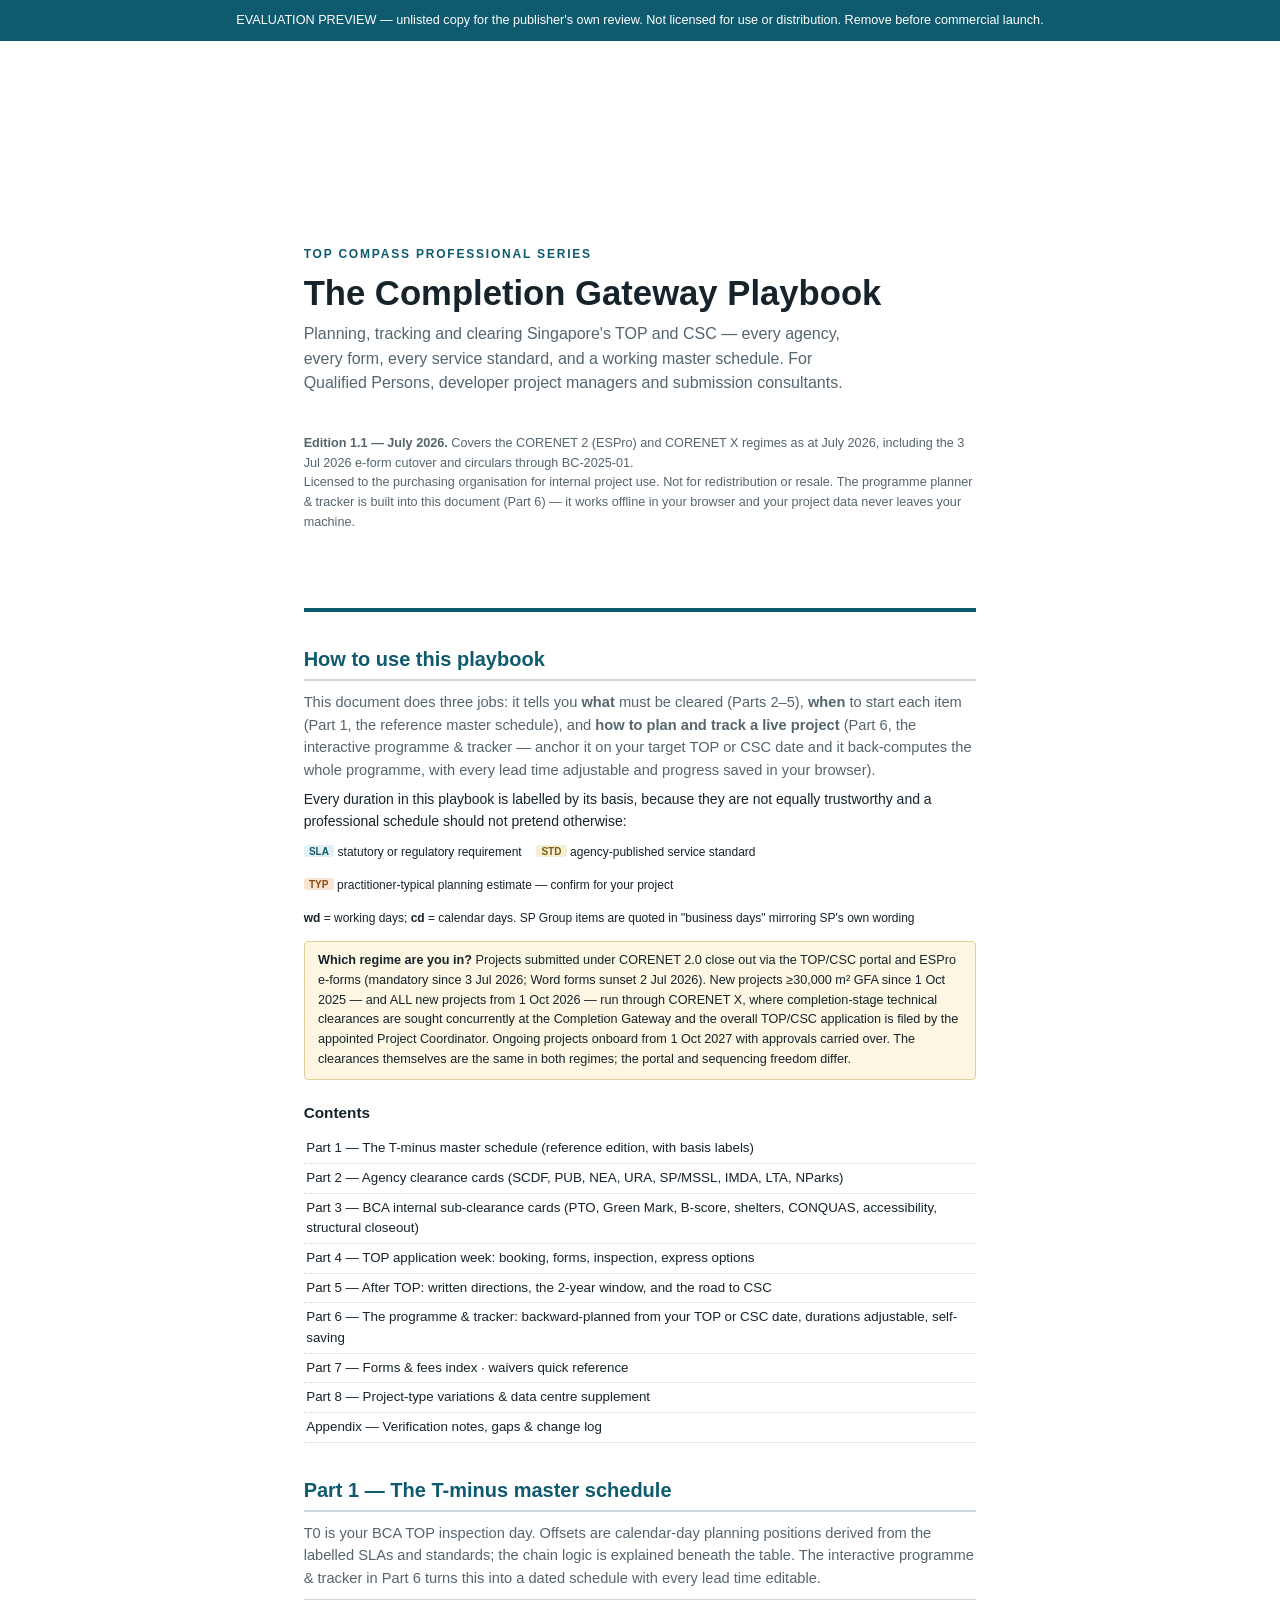
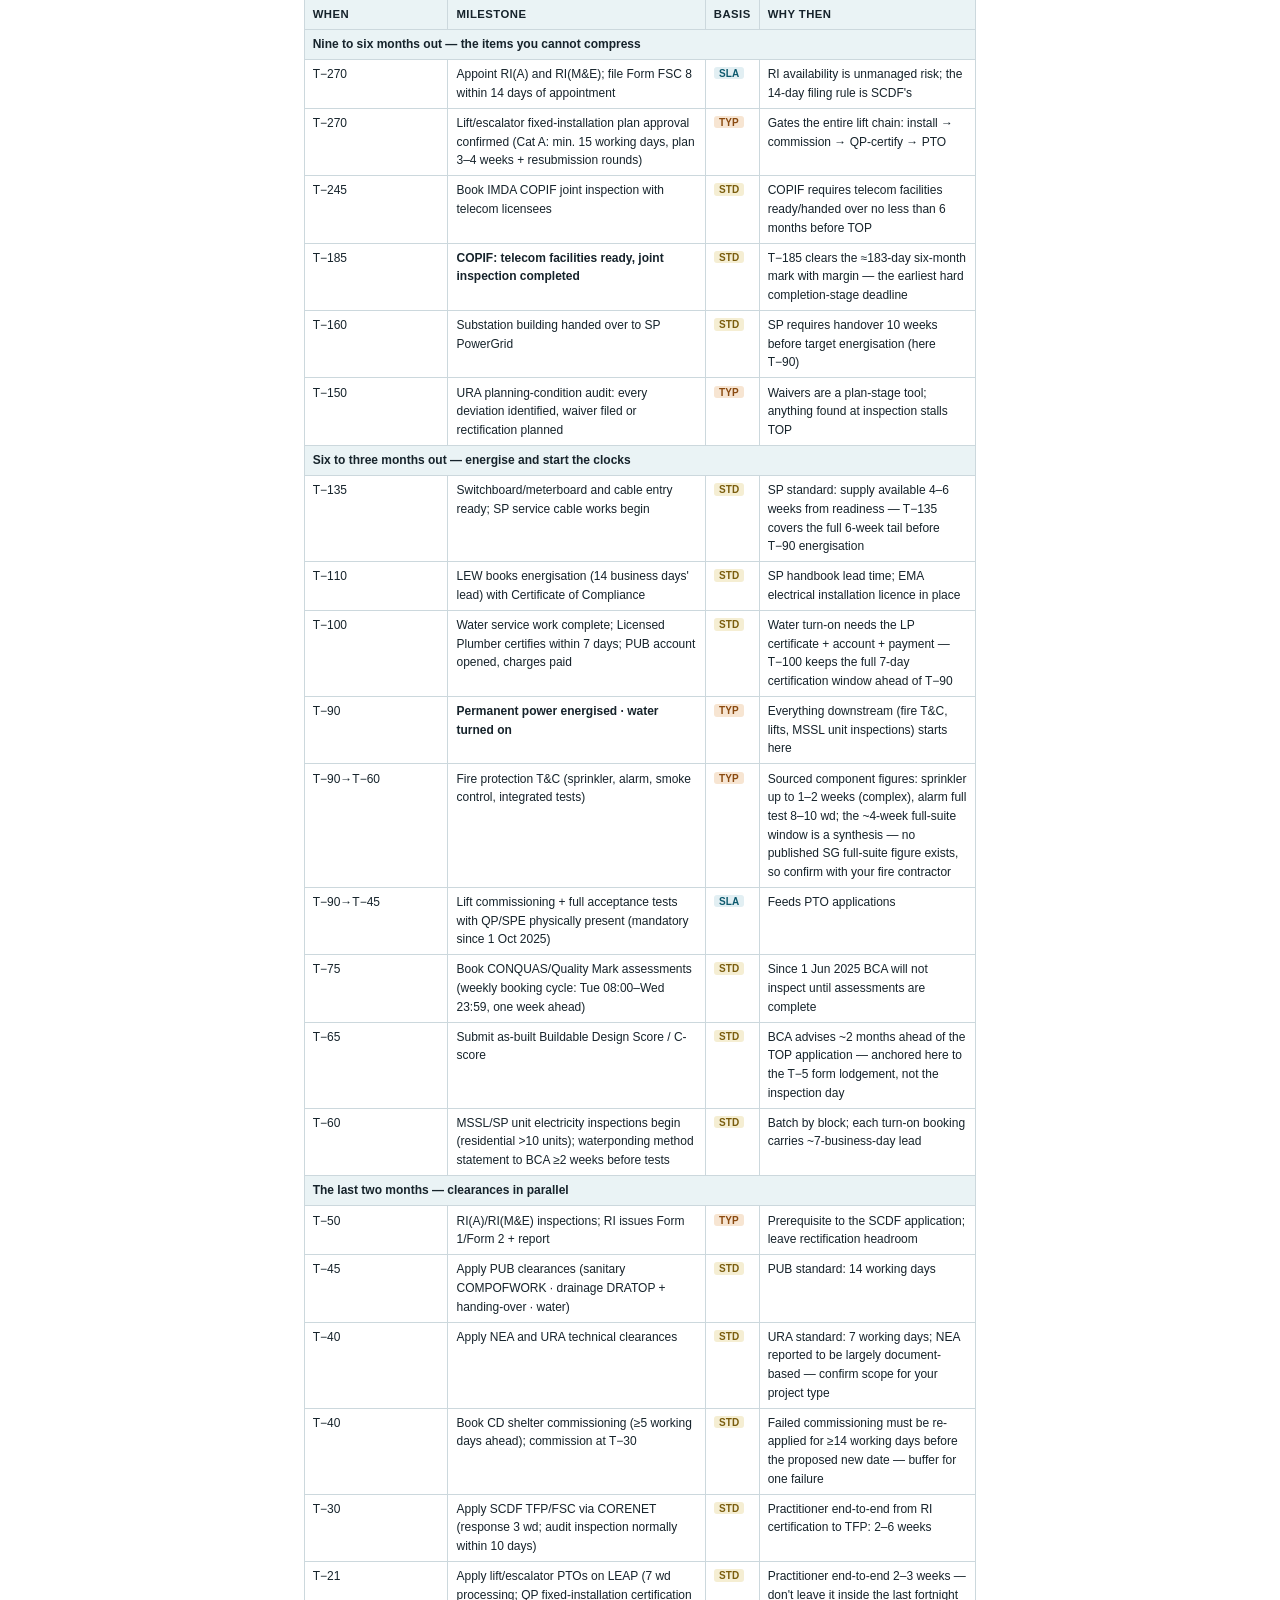
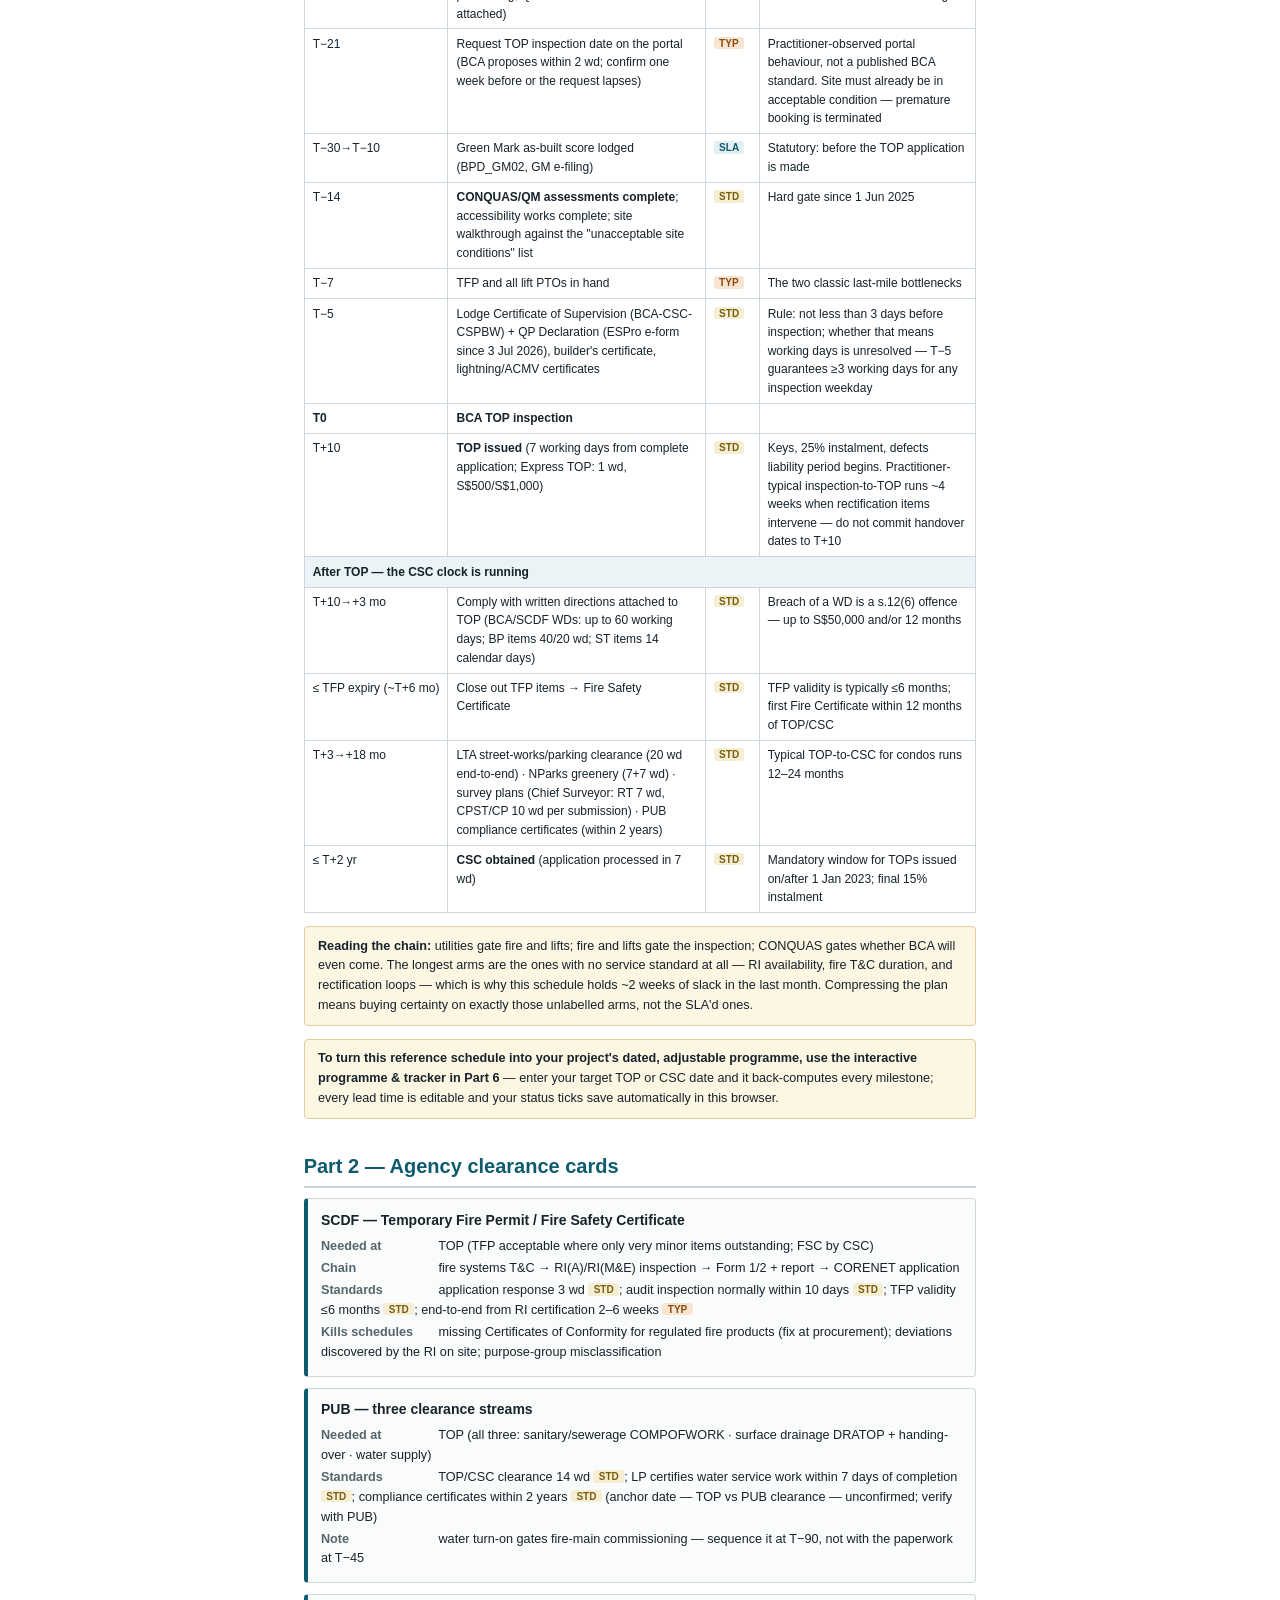
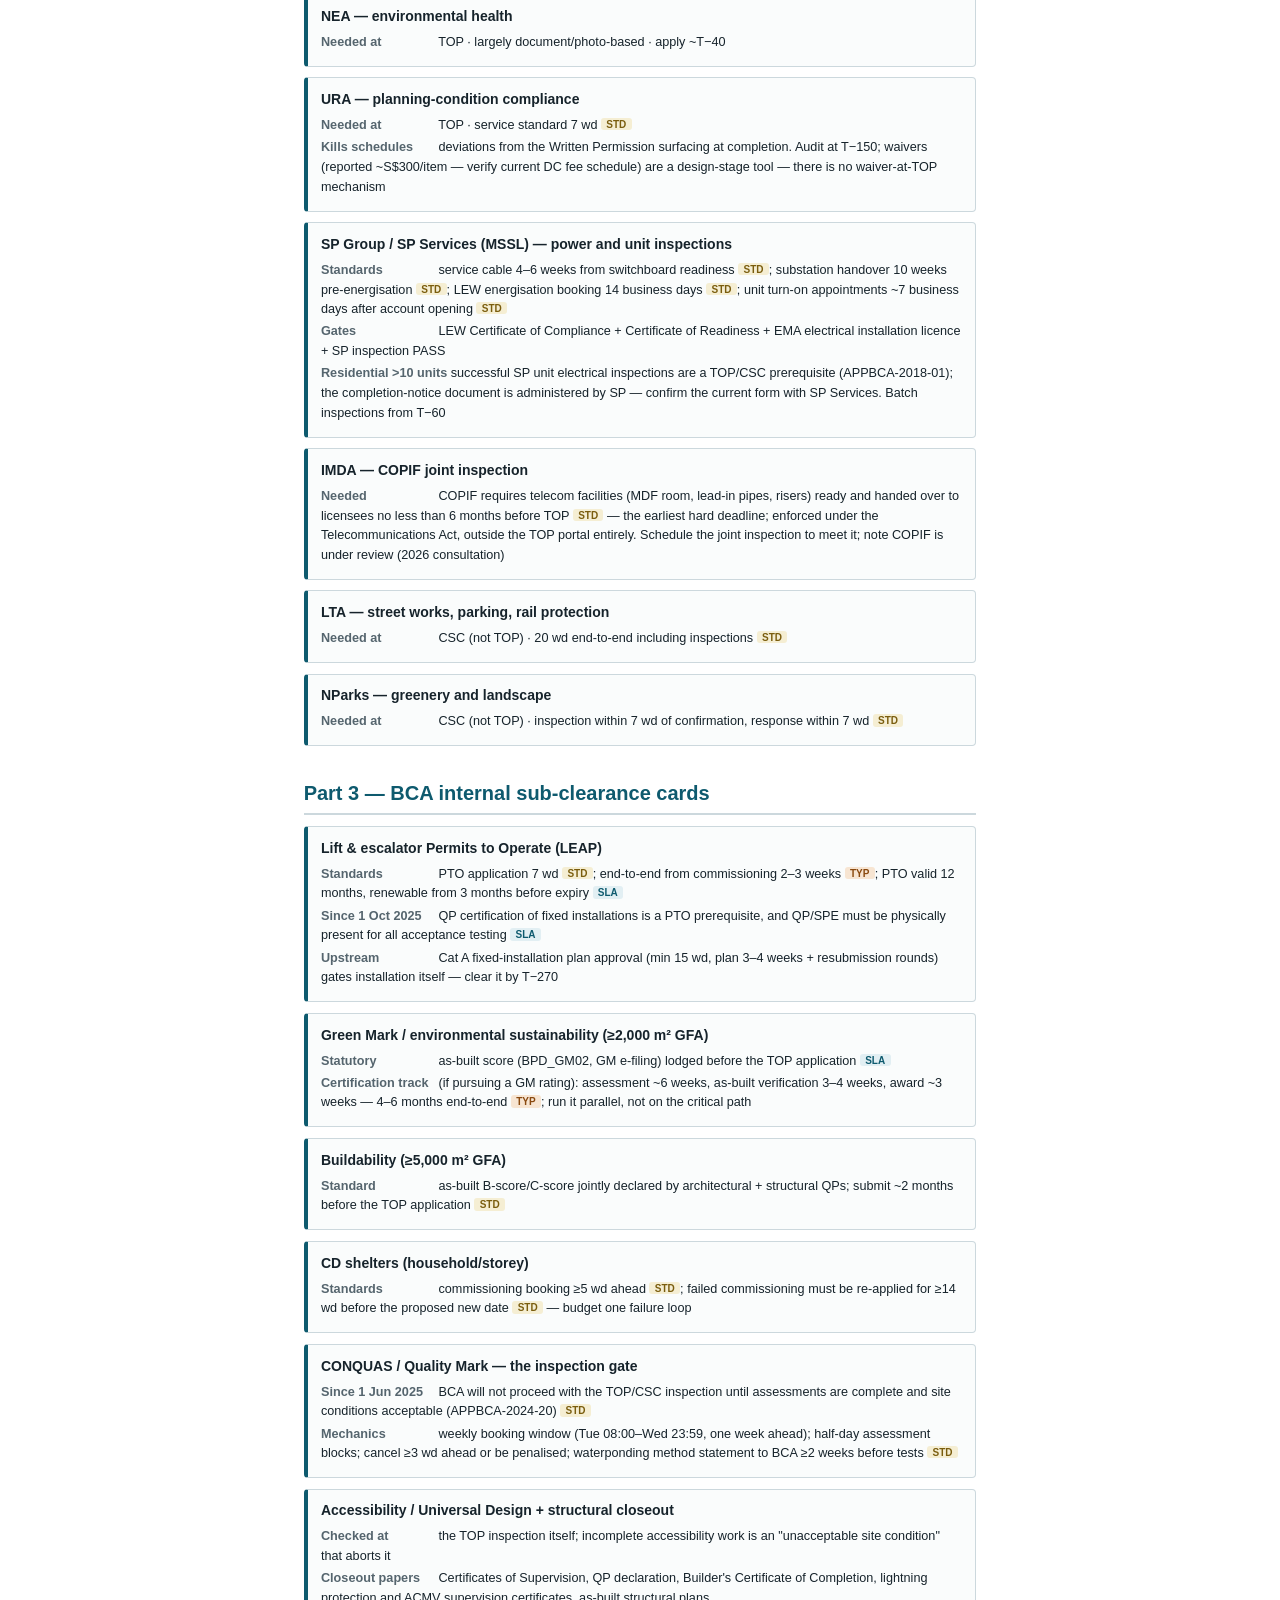
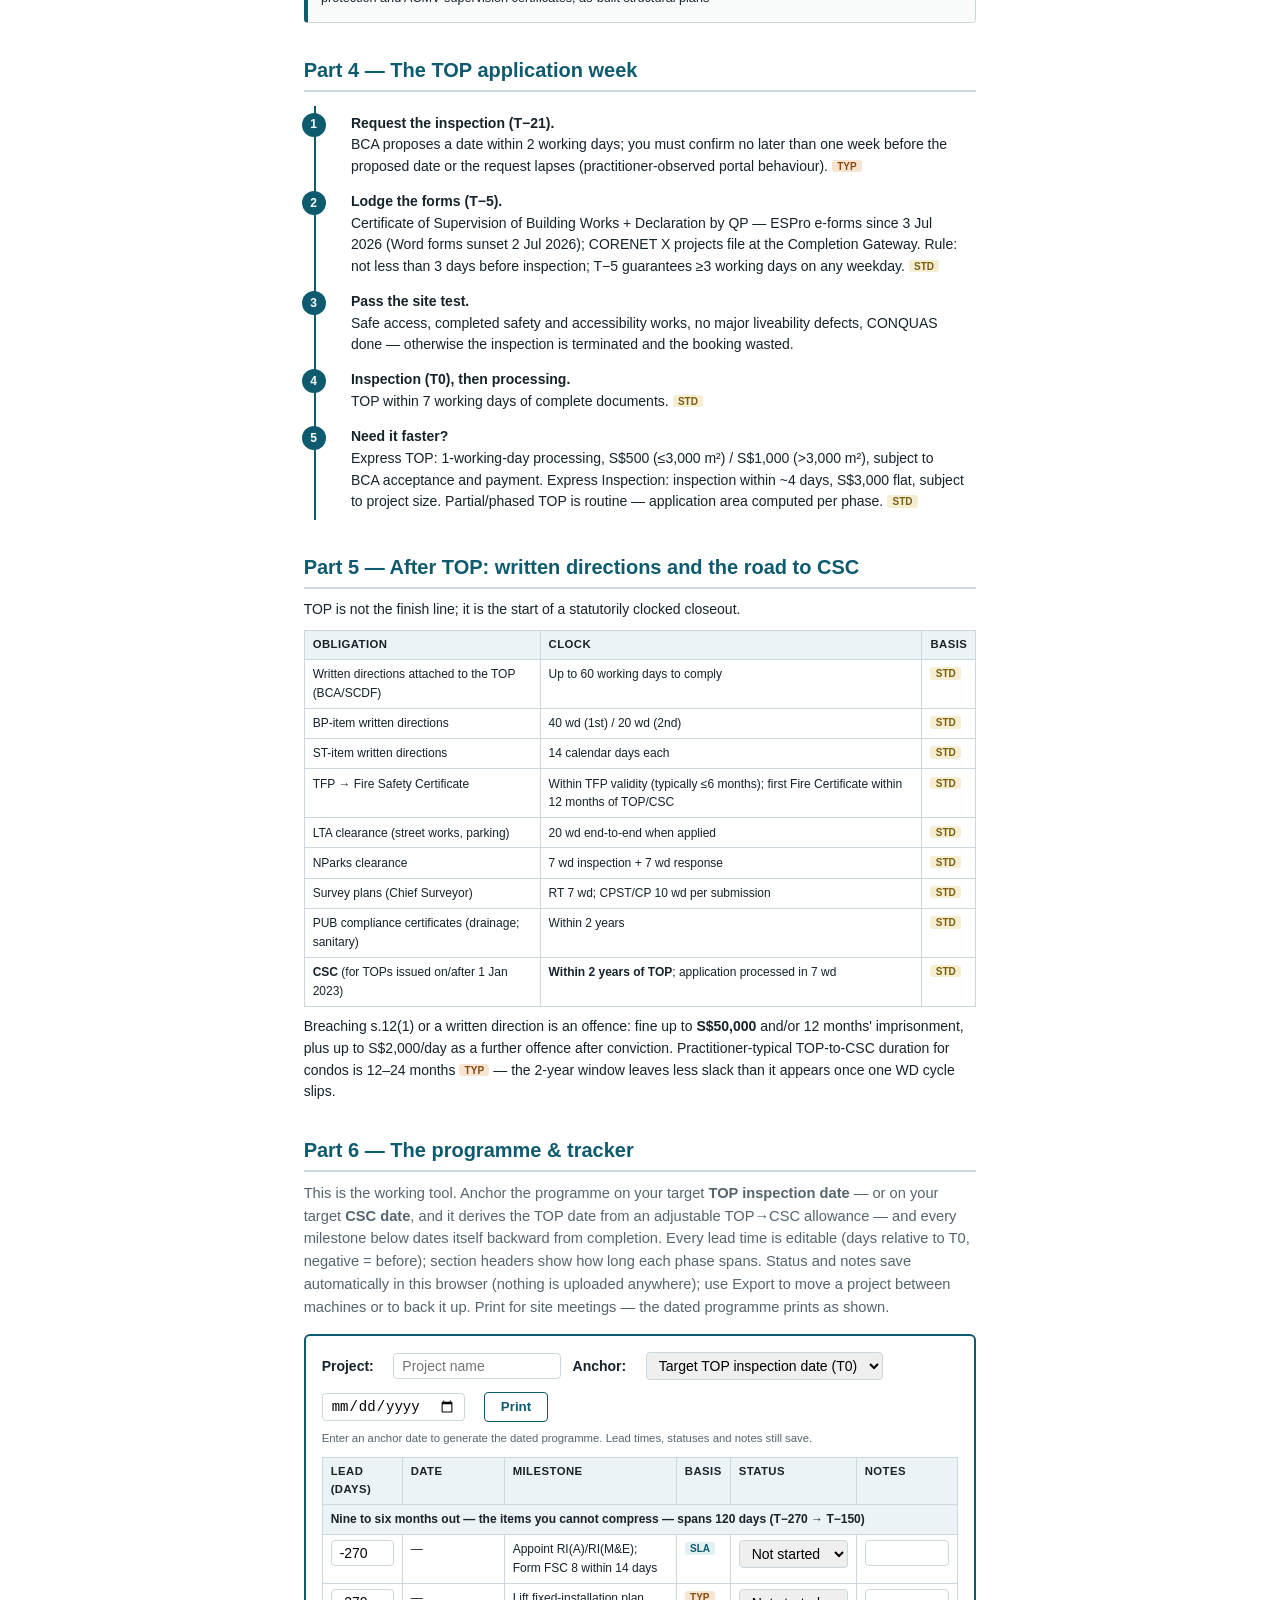
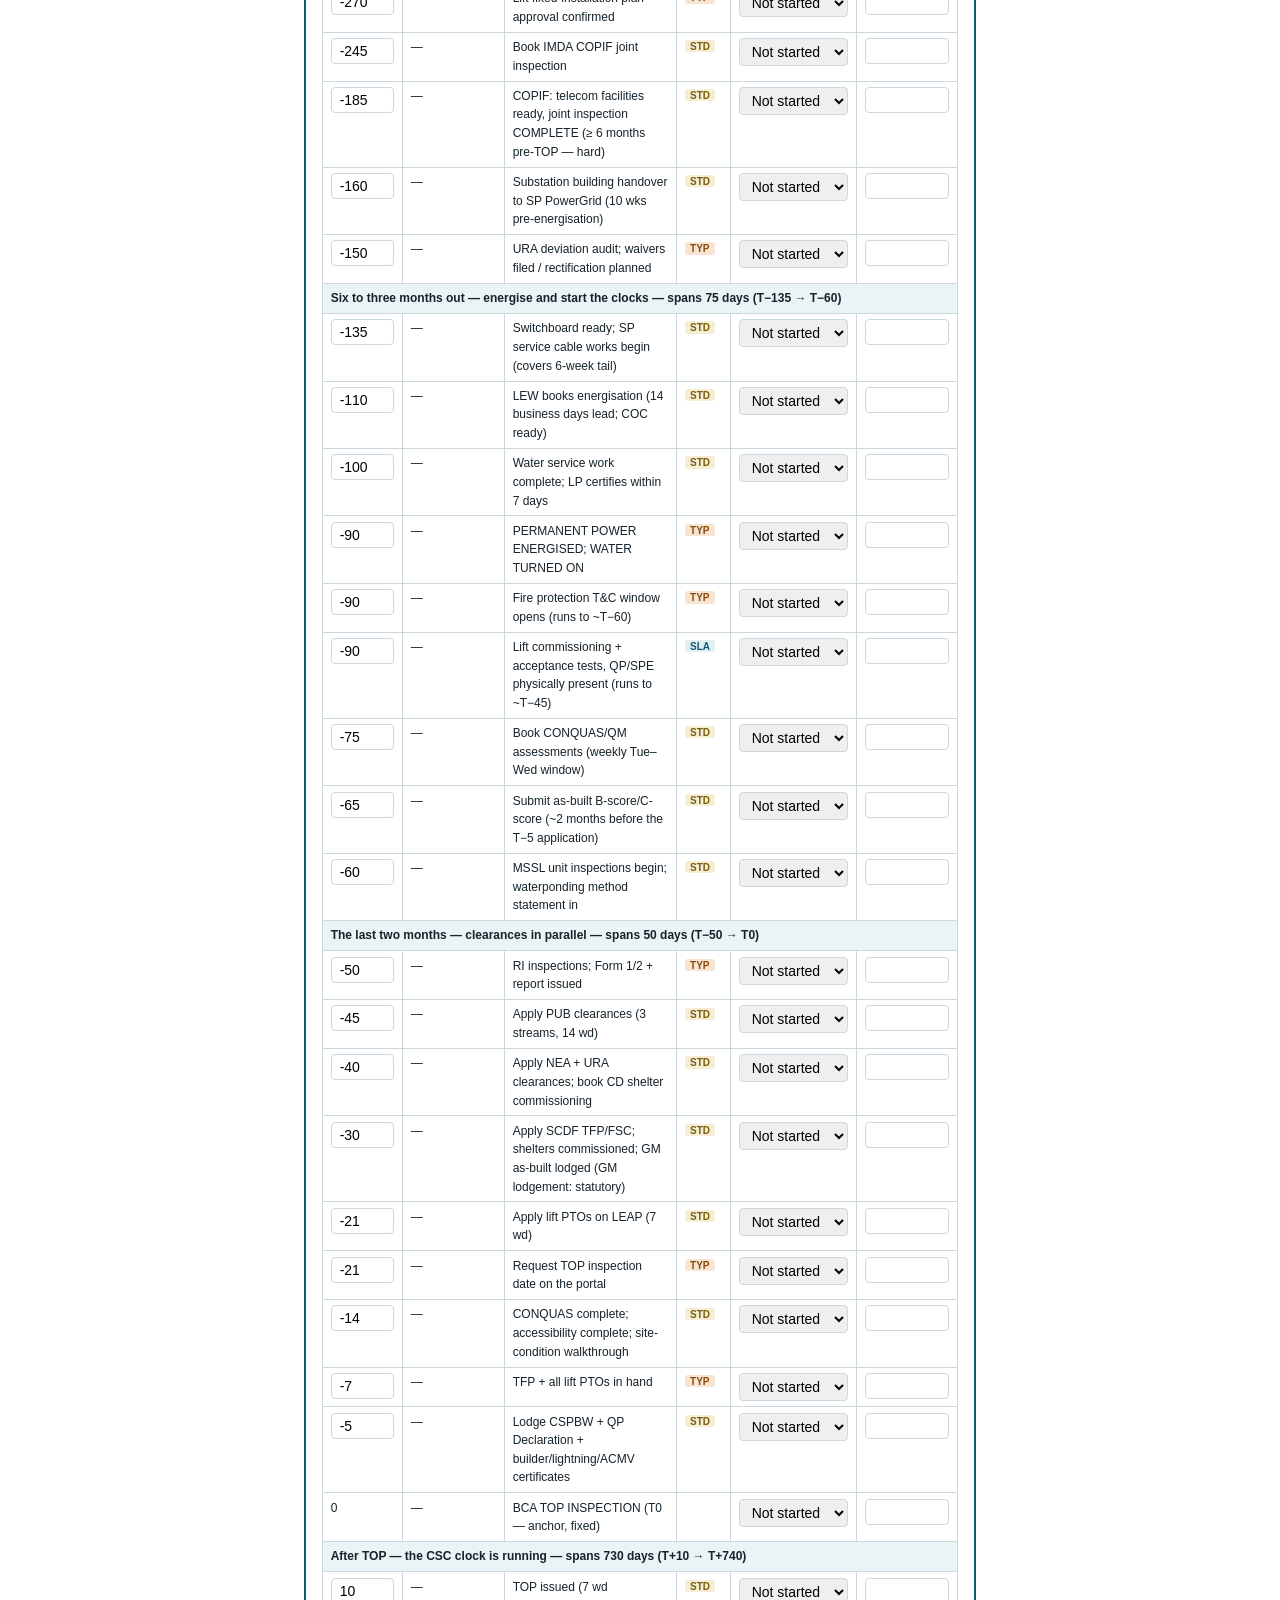
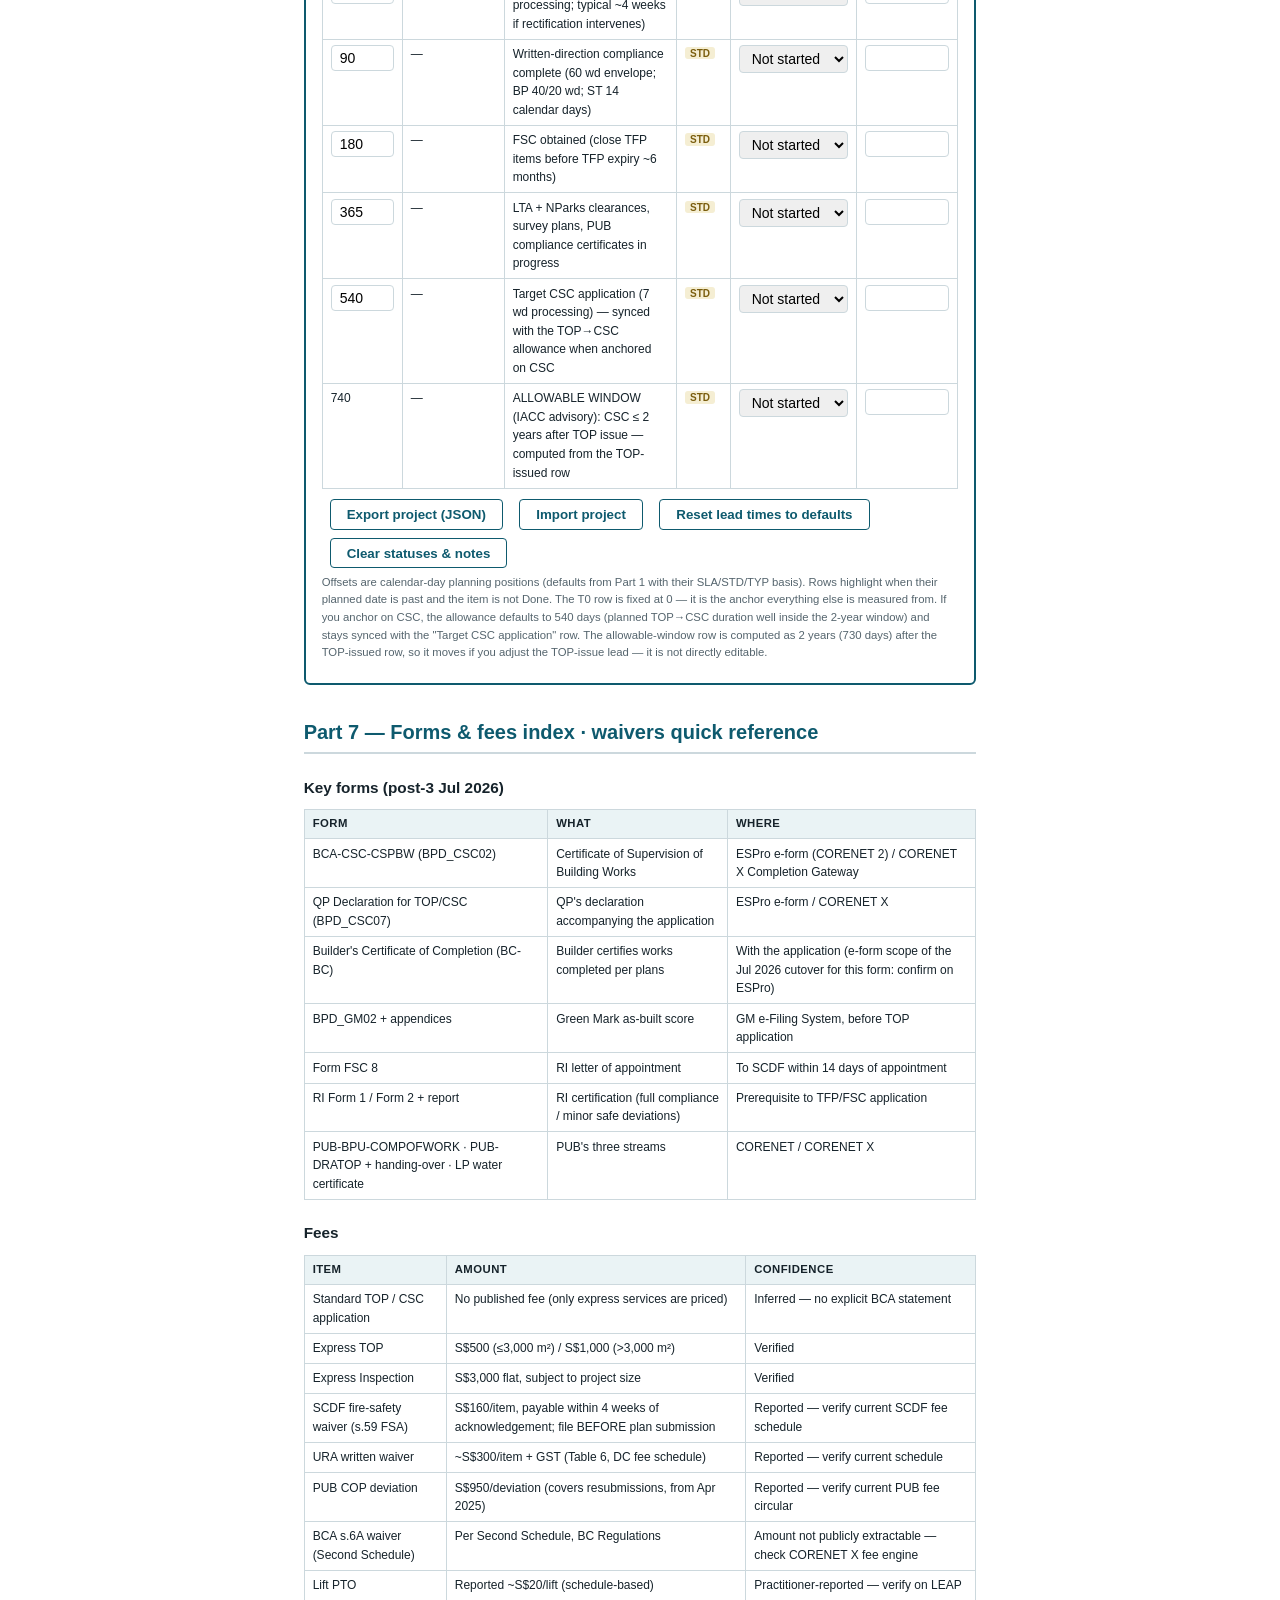
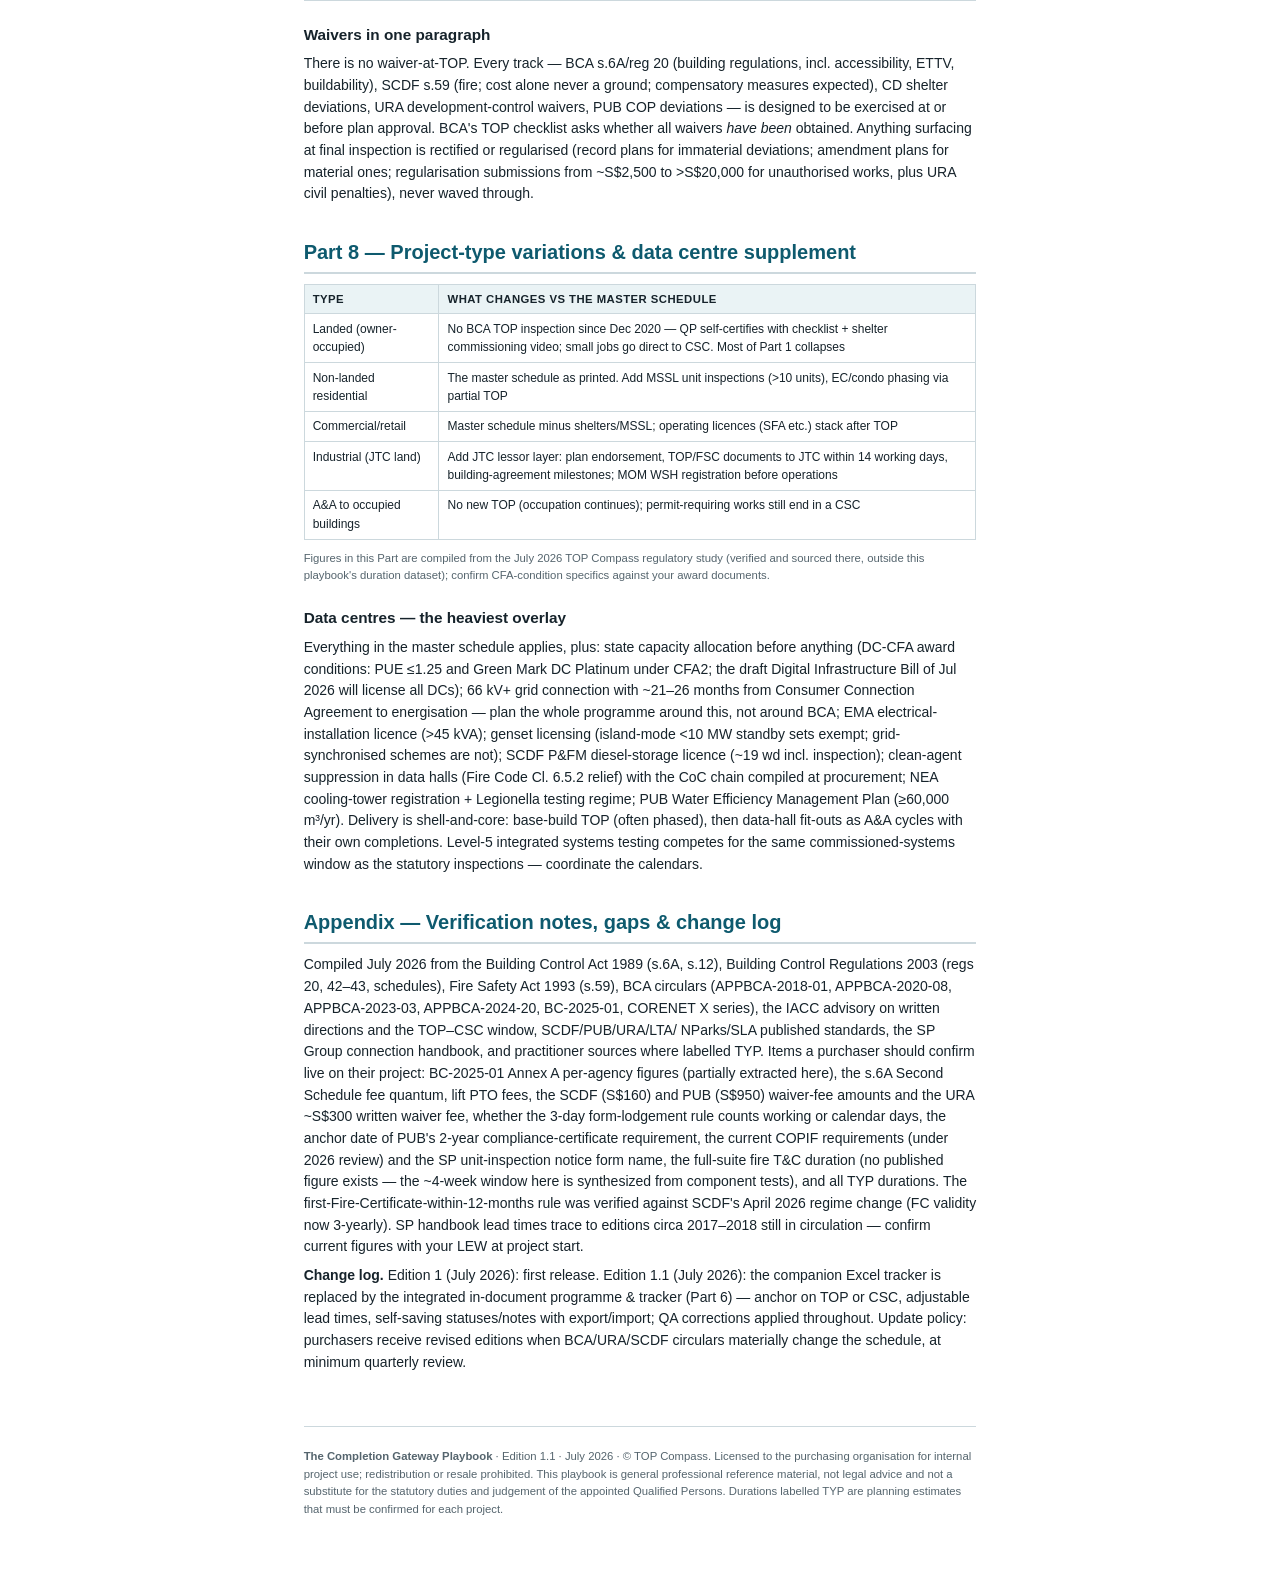
==== site/preview/playbook/index.html @ 4a5a4a31 "Add unlisted playbook evaluation preview under /preview (noindex, banner) Publisher-requested browse" ====
<!DOCTYPE html>
<html lang="en">
<head>
<meta charset="utf-8">
<meta name="robots" content="noindex, nofollow">
<meta name="viewport" content="width=device-width, initial-scale=1">
<title>The Completion Gateway Playbook — Singapore TOP/CSC, Edition 1.1 (July 2026)</title>
<style>
:root {
  --ink: #16232b; --soft: #55656e; --accent: #0e5a6e; --accent-bg: #eaf3f5;
  --line: #ccd8dd; --warn-bg: #fdf6e3; --warn-line: #e0d09a;
  --sla: #0e5a6e; --std: #7a5d0e; --typ: #8a4a10;
}
* { box-sizing: border-box; }
body {
  margin: 0; font-family: "Segoe UI", -apple-system, Roboto, Helvetica, Arial, sans-serif;
  color: var(--ink); line-height: 1.55; font-size: 10.5pt; background: #fff;
}
.page { max-width: 210mm; margin: 0 auto; padding: 14mm 16mm; }
@media print {
  @page { size: A4; margin: 14mm 13mm 16mm; }
  .page { max-width: none; padding: 0; }
  .no-print { display: none !important; }
  section { page-break-before: always; }
  section.flow-follow { page-break-before: auto; }
  h2, h3 { page-break-after: avoid; }
  table, .card { page-break-inside: avoid; }
  table.long { page-break-inside: auto; }
  table.long tr { page-break-inside: avoid; }
  table.long thead { display: table-header-group; }
  th, tr.hdr td, tr.overdue-risk td, .b { -webkit-print-color-adjust: exact; print-color-adjust: exact; }
  .planner { border: 0; border-radius: 0; padding: 0; }
  .note-edit { display: none; }
  .note-print { display: inline; }
}
.note-print { display: none; font-size: 8.5pt; }
.meta { font-size: 8.5pt; color: var(--soft); }
.planner button.secondary, button.secondary {
  background: #fff; color: var(--accent); border: 1px solid var(--accent);
  border-radius: 4px; padding: 5pt 12pt; font-size: 10pt; font-weight: 600; cursor: pointer;
}
header.cover { padding: 40mm 0 20mm; border-bottom: 4px solid var(--accent); margin-bottom: 8mm; }
header.cover .kicker { color: var(--accent); font-weight: 700; letter-spacing: 0.15em; text-transform: uppercase; font-size: 9pt; }
header.cover h1 { font-size: 26pt; line-height: 1.15; margin: 0.3em 0 0.2em; }
header.cover .sub { font-size: 12pt; color: var(--soft); max-width: 34em; }
header.cover .edition { margin-top: 10mm; font-size: 9.5pt; color: var(--soft); }
h2 { font-size: 15pt; color: var(--accent); margin: 1.6em 0 0.5em; border-bottom: 2px solid var(--line); padding-bottom: 0.2em; }
h3 { font-size: 11.5pt; margin: 1.4em 0 0.4em; }
p { margin: 0.5em 0; }
.lead { font-size: 11pt; color: var(--soft); }
table { border-collapse: collapse; width: 100%; margin: 0.8em 0; font-size: 9pt; }
th, td { border: 1px solid var(--line); padding: 4pt 6pt; text-align: left; vertical-align: top; }
th { background: var(--accent-bg); font-size: 8.5pt; text-transform: uppercase; letter-spacing: 0.04em; }
.card {
  border: 1px solid var(--line); border-left: 4px solid var(--accent); border-radius: 4px;
  padding: 8pt 10pt; margin: 8pt 0; background: #fafcfc;
}
.card h4 { margin: 0 0 4pt; font-size: 10.5pt; }
.card .row { font-size: 9.5pt; margin: 2pt 0; }
.card .row b { display: inline-block; min-width: 9em; color: var(--soft); font-weight: 600; }
.b { font-size: 7.5pt; font-weight: 700; border-radius: 3px; padding: 0.5pt 4pt; vertical-align: 1pt; white-space: nowrap; }
.b.sla { background: #e2eff3; color: var(--sla); }
.b.std { background: #f5eed3; color: var(--std); }
.b.typ { background: #f7e5d2; color: var(--typ); }
.notice { background: var(--warn-bg); border: 1px solid var(--warn-line); border-radius: 4px; padding: 7pt 10pt; font-size: 9.5pt; margin: 10pt 0; }
.legend { display: flex; gap: 1.2em; flex-wrap: wrap; font-size: 9pt; margin: 8pt 0; }
ol.flowline { list-style: none; padding: 0; counter-reset: fs; }
ol.flowline li { position: relative; padding: 5pt 8pt 5pt 26pt; border-left: 2px solid var(--accent); margin-left: 8pt; counter-increment: fs; }
ol.flowline li::before {
  content: counter(fs); position: absolute; left: -11pt; top: 5pt;
  background: var(--accent); color: #fff; border-radius: 50%; width: 18pt; height: 18pt;
  display: flex; align-items: center; justify-content: center; font-size: 9pt; font-weight: 700;
}
ol.flowline b { display: block; }
ol.flowline .sub { font-size: 9pt; color: var(--soft); }
.planner { border: 2px solid var(--accent); border-radius: 6px; padding: 12pt; margin: 12pt 0; }
.planner label { font-weight: 600; margin-right: 0.6em; }
.planner input, .planner select { font-size: 10.5pt; padding: 3pt 6pt; border: 1px solid var(--line); border-radius: 4px; }
.planner button {
  background: var(--accent); color: #fff; border: 0; border-radius: 4px;
  padding: 5pt 14pt; font-size: 10.5pt; font-weight: 600; cursor: pointer; margin-left: 0.6em;
}
td.date { white-space: nowrap; font-variant-numeric: tabular-nums; }
td.done-col, th.done-col { width: 3.5em; text-align: center; }
tr.hdr td { background: var(--accent-bg); font-weight: 700; }
tr.overdue-risk td { background: #fdf0ea; }
footer.doc { margin-top: 14mm; border-top: 1px solid var(--line); padding-top: 4mm; font-size: 8.5pt; color: var(--soft); }
.toc td { border: 0; border-bottom: 1px dotted var(--line); padding: 3pt 2pt; font-size: 10pt; }
</style>
</head>
<body>
<div class="no-print" style="background:#0e5a6e;color:#fff;padding:8pt 12pt;font-size:9.5pt;text-align:center">EVALUATION PREVIEW — unlisted copy for the publisher's own review. Not licensed for use or distribution. Remove before commercial launch.</div>
<div class="page">

<header class="cover">
  <div class="kicker">TOP Compass Professional Series</div>
  <h1>The Completion Gateway Playbook</h1>
  <p class="sub">Planning, tracking and clearing Singapore's TOP and CSC — every agency,
  every form, every service standard, and a working master schedule. For Qualified Persons,
  developer project managers and submission consultants.</p>
  <div class="edition">
    <b>Edition 1.1 — July 2026.</b> Covers the CORENET 2 (ESPro) and CORENET X regimes as at
    July 2026, including the 3 Jul 2026 e-form cutover and circulars through BC-2025-01.<br>
    Licensed to the purchasing organisation for internal project use. Not for redistribution
    or resale. The programme planner &amp; tracker is built into this document (Part 6) —
    it works offline in your browser and your project data never leaves your machine.
  </div>
</header>

<section class="flow-follow">
<h2>How to use this playbook</h2>
<p class="lead">This document does three jobs: it tells you <b>what</b> must be cleared
(Parts 2–5), <b>when</b> to start each item (Part 1, the reference master schedule), and
<b>how to plan and track a live project</b> (Part 6, the interactive programme &amp; tracker —
anchor it on your target TOP or CSC date and it back-computes the whole programme, with every
lead time adjustable and progress saved in your browser).</p>
<p>Every duration in this playbook is labelled by its basis, because they are not equally
trustworthy and a professional schedule should not pretend otherwise:</p>
<div class="legend">
  <span><span class="b sla">SLA</span> statutory or regulatory requirement</span>
  <span><span class="b std">STD</span> agency-published service standard</span>
  <span><span class="b typ">TYP</span> practitioner-typical planning estimate — confirm for your project</span>
  <span><b>wd</b> = working days; <b>cd</b> = calendar days. SP Group items are quoted in "business days" mirroring SP's own wording</span>
</div>
<div class="notice"><b>Which regime are you in?</b> Projects submitted under CORENET 2.0
close out via the TOP/CSC portal and ESPro e-forms (mandatory since 3 Jul 2026; Word forms
sunset 2 Jul 2026). New projects ≥30,000 m² GFA since 1 Oct 2025 — and ALL new projects from
1 Oct 2026 — run through CORENET X, where completion-stage technical clearances are sought
concurrently at the Completion Gateway and the overall TOP/CSC application is filed by the
appointed Project Coordinator. Ongoing projects onboard from 1 Oct 2027 with approvals carried
over. The clearances themselves are the same in both regimes; the portal and sequencing
freedom differ.</div>

<h3>Contents</h3>
<table class="toc">
  <tr><td>Part 1 — The T-minus master schedule (reference edition, with basis labels)</td></tr>
  <tr><td>Part 2 — Agency clearance cards (SCDF, PUB, NEA, URA, SP/MSSL, IMDA, LTA, NParks)</td></tr>
  <tr><td>Part 3 — BCA internal sub-clearance cards (PTO, Green Mark, B-score, shelters, CONQUAS, accessibility, structural closeout)</td></tr>
  <tr><td>Part 4 — TOP application week: booking, forms, inspection, express options</td></tr>
  <tr><td>Part 5 — After TOP: written directions, the 2-year window, and the road to CSC</td></tr>
  <tr><td>Part 6 — The programme &amp; tracker: backward-planned from your TOP or CSC date, durations adjustable, self-saving</td></tr>
  <tr><td>Part 7 — Forms &amp; fees index · waivers quick reference</td></tr>
  <tr><td>Part 8 — Project-type variations &amp; data centre supplement</td></tr>
  <tr><td>Appendix — Verification notes, gaps &amp; change log</td></tr>
</table>
</section>

<section>
<h2>Part 1 — The T-minus master schedule</h2>
<p class="lead">T0 is your BCA TOP inspection day. Offsets are calendar-day planning positions
derived from the labelled SLAs and standards; the chain logic is explained beneath the table.
The interactive programme &amp; tracker in Part 6 turns this into a dated schedule with every
lead time editable.</p>

<table id="msTable" class="long">
<thead><tr><th>When</th><th>Milestone</th><th>Basis</th><th>Why then</th></tr></thead>
<tbody>
<tr class="hdr"><td colspan="4">Nine to six months out — the items you cannot compress</td></tr>
<tr><td class="date">T−270</td><td>Appoint RI(A) and RI(M&amp;E); file Form FSC 8 within 14 days of appointment</td><td><span class="b sla">SLA</span></td><td>RI availability is unmanaged risk; the 14-day filing rule is SCDF's</td></tr>
<tr><td class="date">T−270</td><td>Lift/escalator fixed-installation plan approval confirmed (Cat A: min. 15 working days, plan 3–4 weeks + resubmission rounds)</td><td><span class="b typ">TYP</span></td><td>Gates the entire lift chain: install → commission → QP-certify → PTO</td></tr>
<tr><td class="date">T−245</td><td>Book IMDA COPIF joint inspection with telecom licensees</td><td><span class="b std">STD</span></td><td>COPIF requires telecom facilities ready/handed over no less than 6 months before TOP</td></tr>
<tr><td class="date">T−185</td><td><b>COPIF: telecom facilities ready, joint inspection completed</b></td><td><span class="b std">STD</span></td><td>T−185 clears the ≈183-day six-month mark with margin — the earliest hard completion-stage deadline</td></tr>
<tr><td class="date">T−160</td><td>Substation building handed over to SP PowerGrid</td><td><span class="b std">STD</span></td><td>SP requires handover 10 weeks before target energisation (here T−90)</td></tr>
<tr><td class="date">T−150</td><td>URA planning-condition audit: every deviation identified, waiver filed or rectification planned</td><td><span class="b typ">TYP</span></td><td>Waivers are a plan-stage tool; anything found at inspection stalls TOP</td></tr>
<tr class="hdr"><td colspan="4">Six to three months out — energise and start the clocks</td></tr>
<tr><td class="date">T−135</td><td>Switchboard/meterboard and cable entry ready; SP service cable works begin</td><td><span class="b std">STD</span></td><td>SP standard: supply available 4–6 weeks from readiness — T−135 covers the full 6-week tail before T−90 energisation</td></tr>
<tr><td class="date">T−110</td><td>LEW books energisation (14 business days' lead) with Certificate of Compliance</td><td><span class="b std">STD</span></td><td>SP handbook lead time; EMA electrical installation licence in place</td></tr>
<tr><td class="date">T−100</td><td>Water service work complete; Licensed Plumber certifies within 7 days; PUB account opened, charges paid</td><td><span class="b std">STD</span></td><td>Water turn-on needs the LP certificate + account + payment — T−100 keeps the full 7-day certification window ahead of T−90</td></tr>
<tr><td class="date">T−90</td><td><b>Permanent power energised · water turned on</b></td><td><span class="b typ">TYP</span></td><td>Everything downstream (fire T&amp;C, lifts, MSSL unit inspections) starts here</td></tr>
<tr><td class="date">T−90→T−60</td><td>Fire protection T&amp;C (sprinkler, alarm, smoke control, integrated tests)</td><td><span class="b typ">TYP</span></td><td>Sourced component figures: sprinkler up to 1–2 weeks (complex), alarm full test 8–10 wd; the ~4-week full-suite window is a synthesis — no published SG full-suite figure exists, so confirm with your fire contractor</td></tr>
<tr><td class="date">T−90→T−45</td><td>Lift commissioning + full acceptance tests with QP/SPE physically present (mandatory since 1 Oct 2025)</td><td><span class="b sla">SLA</span></td><td>Feeds PTO applications</td></tr>
<tr><td class="date">T−75</td><td>Book CONQUAS/Quality Mark assessments (weekly booking cycle: Tue 08:00–Wed 23:59, one week ahead)</td><td><span class="b std">STD</span></td><td>Since 1 Jun 2025 BCA will not inspect until assessments are complete</td></tr>
<tr><td class="date">T−65</td><td>Submit as-built Buildable Design Score / C-score</td><td><span class="b std">STD</span></td><td>BCA advises ~2 months ahead of the TOP application — anchored here to the T−5 form lodgement, not the inspection day</td></tr>
<tr><td class="date">T−60</td><td>MSSL/SP unit electricity inspections begin (residential &gt;10 units); waterponding method statement to BCA ≥2 weeks before tests</td><td><span class="b std">STD</span></td><td>Batch by block; each turn-on booking carries ~7-business-day lead</td></tr>
<tr class="hdr"><td colspan="4">The last two months — clearances in parallel</td></tr>
<tr><td class="date">T−50</td><td>RI(A)/RI(M&amp;E) inspections; RI issues Form 1/Form 2 + report</td><td><span class="b typ">TYP</span></td><td>Prerequisite to the SCDF application; leave rectification headroom</td></tr>
<tr><td class="date">T−45</td><td>Apply PUB clearances (sanitary COMPOFWORK · drainage DRATOP + handing-over · water)</td><td><span class="b std">STD</span></td><td>PUB standard: 14 working days</td></tr>
<tr><td class="date">T−40</td><td>Apply NEA and URA technical clearances</td><td><span class="b std">STD</span></td><td>URA standard: 7 working days; NEA reported to be largely document-based — confirm scope for your project type</td></tr>
<tr><td class="date">T−40</td><td>Book CD shelter commissioning (≥5 working days ahead); commission at T−30</td><td><span class="b std">STD</span></td><td>Failed commissioning must be re-applied for ≥14 working days before the proposed new date — buffer for one failure</td></tr>
<tr><td class="date">T−30</td><td>Apply SCDF TFP/FSC via CORENET (response 3 wd; audit inspection normally within 10 days)</td><td><span class="b std">STD</span></td><td>Practitioner end-to-end from RI certification to TFP: 2–6 weeks</td></tr>
<tr><td class="date">T−21</td><td>Apply lift/escalator PTOs on LEAP (7 wd processing; QP fixed-installation certification attached)</td><td><span class="b std">STD</span></td><td>Practitioner end-to-end 2–3 weeks — don't leave it inside the last fortnight</td></tr>
<tr><td class="date">T−21</td><td>Request TOP inspection date on the portal (BCA proposes within 2 wd; confirm one week before or the request lapses)</td><td><span class="b typ">TYP</span></td><td>Practitioner-observed portal behaviour, not a published BCA standard. Site must already be in acceptable condition — premature booking is terminated</td></tr>
<tr><td class="date">T−30→T−10</td><td>Green Mark as-built score lodged (BPD_GM02, GM e-filing)</td><td><span class="b sla">SLA</span></td><td>Statutory: before the TOP application is made</td></tr>
<tr><td class="date">T−14</td><td><b>CONQUAS/QM assessments complete</b>; accessibility works complete; site walkthrough against the "unacceptable site conditions" list</td><td><span class="b std">STD</span></td><td>Hard gate since 1 Jun 2025</td></tr>
<tr><td class="date">T−7</td><td>TFP and all lift PTOs in hand</td><td><span class="b typ">TYP</span></td><td>The two classic last-mile bottlenecks</td></tr>
<tr><td class="date">T−5</td><td>Lodge Certificate of Supervision (BCA-CSC-CSPBW) + QP Declaration (ESPro e-form since 3 Jul 2026), builder's certificate, lightning/ACMV certificates</td><td><span class="b std">STD</span></td><td>Rule: not less than 3 days before inspection; whether that means working days is unresolved — T−5 guarantees ≥3 working days for any inspection weekday</td></tr>
<tr><td class="date"><b>T0</b></td><td><b>BCA TOP inspection</b></td><td></td><td></td></tr>
<tr><td class="date">T+10</td><td><b>TOP issued</b> (7 working days from complete application; Express TOP: 1 wd, S$500/S$1,000)</td><td><span class="b std">STD</span></td><td>Keys, 25% instalment, defects liability period begins. Practitioner-typical inspection-to-TOP runs ~4 weeks when rectification items intervene — do not commit handover dates to T+10</td></tr>
<tr class="hdr"><td colspan="4">After TOP — the CSC clock is running</td></tr>
<tr><td class="date">T+10→+3 mo</td><td>Comply with written directions attached to TOP (BCA/SCDF WDs: up to 60 working days; BP items 40/20 wd; ST items 14 calendar days)</td><td><span class="b std">STD</span></td><td>Breach of a WD is a s.12(6) offence — up to S$50,000 and/or 12 months</td></tr>
<tr><td class="date">≤ TFP expiry (~T+6 mo)</td><td>Close out TFP items → Fire Safety Certificate</td><td><span class="b std">STD</span></td><td>TFP validity is typically ≤6 months; first Fire Certificate within 12 months of TOP/CSC</td></tr>
<tr><td class="date">T+3→+18 mo</td><td>LTA street-works/parking clearance (20 wd end-to-end) · NParks greenery (7+7 wd) · survey plans (Chief Surveyor: RT 7 wd, CPST/CP 10 wd per submission) · PUB compliance certificates (within 2 years)</td><td><span class="b std">STD</span></td><td>Typical TOP-to-CSC for condos runs 12–24 months</td></tr>
<tr><td class="date">≤ T+2 yr</td><td><b>CSC obtained</b> (application processed in 7 wd)</td><td><span class="b std">STD</span></td><td>Mandatory window for TOPs issued on/after 1 Jan 2023; final 15% instalment</td></tr>
</tbody>
</table>

<div class="notice"><b>Reading the chain:</b> utilities gate fire and lifts; fire and lifts
gate the inspection; CONQUAS gates whether BCA will even come. The longest arms are the ones
with no service standard at all — RI availability, fire T&amp;C duration, and rectification
loops — which is why this schedule holds ~2 weeks of slack in the last month. Compressing the
plan means buying certainty on exactly those unlabelled arms, not the SLA'd ones.</div>

<div class="notice"><b>To turn this reference schedule into your project's dated, adjustable
programme, use the interactive programme &amp; tracker in Part 6</b> — enter your target TOP
or CSC date and it back-computes every milestone; every lead time is editable and your status
ticks save automatically in this browser.</div>
</section>

<section>
<h2>Part 2 — Agency clearance cards</h2>

<div class="card"><h4>SCDF — Temporary Fire Permit / Fire Safety Certificate</h4>
  <div class="row"><b>Needed at</b> TOP (TFP acceptable where only very minor items outstanding; FSC by CSC)</div>
  <div class="row"><b>Chain</b> fire systems T&amp;C → RI(A)/RI(M&amp;E) inspection → Form 1/2 + report → CORENET application</div>
  <div class="row"><b>Standards</b> application response 3 wd <span class="b std">STD</span>; audit inspection normally within 10 days <span class="b std">STD</span>; TFP validity ≤6 months <span class="b std">STD</span>; end-to-end from RI certification 2–6 weeks <span class="b typ">TYP</span></div>
  <div class="row"><b>Kills schedules</b> missing Certificates of Conformity for regulated fire products (fix at procurement); deviations discovered by the RI on site; purpose-group misclassification</div></div>

<div class="card"><h4>PUB — three clearance streams</h4>
  <div class="row"><b>Needed at</b> TOP (all three: sanitary/sewerage COMPOFWORK · surface drainage DRATOP + handing-over · water supply)</div>
  <div class="row"><b>Standards</b> TOP/CSC clearance 14 wd <span class="b std">STD</span>; LP certifies water service work within 7 days of completion <span class="b std">STD</span>; compliance certificates within 2 years <span class="b std">STD</span> (anchor date — TOP vs PUB clearance — unconfirmed; verify with PUB)</div>
  <div class="row"><b>Note</b> water turn-on gates fire-main commissioning — sequence it at T−90, not with the paperwork at T−45</div></div>

<div class="card"><h4>NEA — environmental health</h4>
  <div class="row"><b>Needed at</b> TOP · largely document/photo-based · apply ~T−40</div></div>

<div class="card"><h4>URA — planning-condition compliance</h4>
  <div class="row"><b>Needed at</b> TOP · service standard 7 wd <span class="b std">STD</span></div>
  <div class="row"><b>Kills schedules</b> deviations from the Written Permission surfacing at completion. Audit at T−150; waivers (reported ~S$300/item — verify current DC fee schedule) are a design-stage tool — there is no waiver-at-TOP mechanism</div></div>

<div class="card"><h4>SP Group / SP Services (MSSL) — power and unit inspections</h4>
  <div class="row"><b>Standards</b> service cable 4–6 weeks from switchboard readiness <span class="b std">STD</span>; substation handover 10 weeks pre-energisation <span class="b std">STD</span>; LEW energisation booking 14 business days <span class="b std">STD</span>; unit turn-on appointments ~7 business days after account opening <span class="b std">STD</span></div>
  <div class="row"><b>Gates</b> LEW Certificate of Compliance + Certificate of Readiness + EMA electrical installation licence + SP inspection PASS</div>
  <div class="row"><b>Residential &gt;10 units</b> successful SP unit electrical inspections are a TOP/CSC prerequisite (APPBCA-2018-01); the completion-notice document is administered by SP — confirm the current form with SP Services. Batch inspections from T−60</div></div>

<div class="card"><h4>IMDA — COPIF joint inspection</h4>
  <div class="row"><b>Needed</b> COPIF requires telecom facilities (MDF room, lead-in pipes, risers) ready and handed over to licensees no less than 6 months before TOP <span class="b std">STD</span> — the earliest hard deadline; enforced under the Telecommunications Act, outside the TOP portal entirely. Schedule the joint inspection to meet it; note COPIF is under review (2026 consultation)</div></div>

<div class="card"><h4>LTA — street works, parking, rail protection</h4>
  <div class="row"><b>Needed at</b> CSC (not TOP) · 20 wd end-to-end including inspections <span class="b std">STD</span></div></div>

<div class="card"><h4>NParks — greenery and landscape</h4>
  <div class="row"><b>Needed at</b> CSC (not TOP) · inspection within 7 wd of confirmation, response within 7 wd <span class="b std">STD</span></div></div>
</section>

<section>
<h2>Part 3 — BCA internal sub-clearance cards</h2>

<div class="card"><h4>Lift &amp; escalator Permits to Operate (LEAP)</h4>
  <div class="row"><b>Standards</b> PTO application 7 wd <span class="b std">STD</span>; end-to-end from commissioning 2–3 weeks <span class="b typ">TYP</span>; PTO valid 12 months, renewable from 3 months before expiry <span class="b sla">SLA</span></div>
  <div class="row"><b>Since 1 Oct 2025</b> QP certification of fixed installations is a PTO prerequisite, and QP/SPE must be physically present for all acceptance testing <span class="b sla">SLA</span></div>
  <div class="row"><b>Upstream</b> Cat A fixed-installation plan approval (min 15 wd, plan 3–4 weeks + resubmission rounds) gates installation itself — clear it by T−270</div></div>

<div class="card"><h4>Green Mark / environmental sustainability (≥2,000 m² GFA)</h4>
  <div class="row"><b>Statutory</b> as-built score (BPD_GM02, GM e-filing) lodged before the TOP application <span class="b sla">SLA</span></div>
  <div class="row"><b>Certification track</b> (if pursuing a GM rating): assessment ~6 weeks, as-built verification 3–4 weeks, award ~3 weeks — 4–6 months end-to-end <span class="b typ">TYP</span>; run it parallel, not on the critical path</div></div>

<div class="card"><h4>Buildability (≥5,000 m² GFA)</h4>
  <div class="row"><b>Standard</b> as-built B-score/C-score jointly declared by architectural + structural QPs; submit ~2 months before the TOP application <span class="b std">STD</span></div></div>

<div class="card"><h4>CD shelters (household/storey)</h4>
  <div class="row"><b>Standards</b> commissioning booking ≥5 wd ahead <span class="b std">STD</span>; failed commissioning must be re-applied for ≥14 wd before the proposed new date <span class="b std">STD</span> — budget one failure loop</div></div>

<div class="card"><h4>CONQUAS / Quality Mark — the inspection gate</h4>
  <div class="row"><b>Since 1 Jun 2025</b> BCA will not proceed with the TOP/CSC inspection until assessments are complete and site conditions acceptable (APPBCA-2024-20) <span class="b std">STD</span></div>
  <div class="row"><b>Mechanics</b> weekly booking window (Tue 08:00–Wed 23:59, one week ahead); half-day assessment blocks; cancel ≥3 wd ahead or be penalised; waterponding method statement to BCA ≥2 weeks before tests <span class="b std">STD</span></div></div>

<div class="card"><h4>Accessibility / Universal Design + structural closeout</h4>
  <div class="row"><b>Checked at</b> the TOP inspection itself; incomplete accessibility work is an "unacceptable site condition" that aborts it</div>
  <div class="row"><b>Closeout papers</b> Certificates of Supervision, QP declaration, Builder's Certificate of Completion, lightning protection and ACMV supervision certificates, as-built structural plans</div></div>
</section>

<section>
<h2>Part 4 — The TOP application week</h2>
<ol class="flowline">
  <li><b>Request the inspection (T−21).</b> BCA proposes a date within 2 working days; you must confirm no later than one week before the proposed date or the request lapses (practitioner-observed portal behaviour). <span class="b typ">TYP</span></li>
  <li><b>Lodge the forms (T−5).</b> Certificate of Supervision of Building Works + Declaration by QP — ESPro e-forms since 3 Jul 2026 (Word forms sunset 2 Jul 2026); CORENET X projects file at the Completion Gateway. Rule: not less than 3 days before inspection; T−5 guarantees ≥3 working days on any weekday. <span class="b std">STD</span></li>
  <li><b>Pass the site test.</b> Safe access, completed safety and accessibility works, no major liveability defects, CONQUAS done — otherwise the inspection is terminated and the booking wasted.</li>
  <li><b>Inspection (T0), then processing.</b> TOP within 7 working days of complete documents. <span class="b std">STD</span></li>
  <li><b>Need it faster?</b> Express TOP: 1-working-day processing, S$500 (≤3,000 m²) / S$1,000 (&gt;3,000 m²), subject to BCA acceptance and payment. Express Inspection: inspection within ~4 days, S$3,000 flat, subject to project size. Partial/phased TOP is routine — application area computed per phase. <span class="b std">STD</span></li>
</ol>
</section>

<section>
<h2>Part 5 — After TOP: written directions and the road to CSC</h2>
<p>TOP is not the finish line; it is the start of a statutorily clocked closeout.</p>
<table>
<tr><th>Obligation</th><th>Clock</th><th>Basis</th></tr>
<tr><td>Written directions attached to the TOP (BCA/SCDF)</td><td>Up to 60 working days to comply</td><td><span class="b std">STD</span></td></tr>
<tr><td>BP-item written directions</td><td>40 wd (1st) / 20 wd (2nd)</td><td><span class="b std">STD</span></td></tr>
<tr><td>ST-item written directions</td><td>14 calendar days each</td><td><span class="b std">STD</span></td></tr>
<tr><td>TFP → Fire Safety Certificate</td><td>Within TFP validity (typically ≤6 months); first Fire Certificate within 12 months of TOP/CSC</td><td><span class="b std">STD</span></td></tr>
<tr><td>LTA clearance (street works, parking)</td><td>20 wd end-to-end when applied</td><td><span class="b std">STD</span></td></tr>
<tr><td>NParks clearance</td><td>7 wd inspection + 7 wd response</td><td><span class="b std">STD</span></td></tr>
<tr><td>Survey plans (Chief Surveyor)</td><td>RT 7 wd; CPST/CP 10 wd per submission</td><td><span class="b std">STD</span></td></tr>
<tr><td>PUB compliance certificates (drainage; sanitary)</td><td>Within 2 years</td><td><span class="b std">STD</span></td></tr>
<tr><td><b>CSC</b> (for TOPs issued on/after 1 Jan 2023)</td><td><b>Within 2 years of TOP</b>; application processed in 7 wd</td><td><span class="b std">STD</span></td></tr>
</table>
<p>Breaching s.12(1) or a written direction is an offence: fine up to <b>S$50,000</b> and/or
12 months' imprisonment, plus up to S$2,000/day as a further offence after conviction.
Practitioner-typical TOP-to-CSC duration for condos is 12–24 months <span class="b typ">TYP</span> —
the 2-year window leaves less slack than it appears once one WD cycle slips.</p>
</section>

<section>
<h2>Part 6 — The programme &amp; tracker</h2>
<p class="lead">This is the working tool. Anchor the programme on your target <b>TOP
inspection date</b> — or on your target <b>CSC date</b>, and it derives the TOP date from an
adjustable TOP→CSC allowance — and every milestone below dates itself backward from
completion. Every lead time is editable (days relative to T0, negative = before); section
headers show how long each phase spans. Status and notes save automatically in this browser
(nothing is uploaded anywhere); use Export to move a project between machines or to back it
up. Print for site meetings — the dated programme prints as shown.</p>

<div class="planner">
  <div class="no-print" style="display:flex;flex-wrap:wrap;gap:0.8em;align-items:center">
    <label for="projName">Project:</label>
    <input type="text" id="projName" placeholder="Project name" style="width:12em">
    <label for="anchorType">Anchor:</label>
    <select id="anchorType">
      <option value="top">Target TOP inspection date (T0)</option>
      <option value="csc">Target CSC date</option>
    </select>
    <input type="date" id="anchorDate">
    <span id="gapWrap" hidden>
      <label for="cscGap">TOP→CSC allowance (days):</label>
      <input type="number" id="cscGap" value="540" min="30" max="730" style="width:5em">
    </span>
    <button onclick="window.print()" class="secondary">Print</button>
  </div>
  <div id="saveWarn" class="notice" hidden></div>
  <div id="anchorInfo" class="meta" style="margin-top:6pt"></div>
  <div id="prog"></div>
  <div class="no-print" style="margin-top:8pt;display:flex;flex-wrap:wrap;gap:0.6em">
    <button class="secondary" onclick="exportJson()">Export project (JSON)</button>
    <button class="secondary" onclick="document.getElementById('importFile').click()">Import project</button>
    <input type="file" id="importFile" accept=".json" hidden onchange="importJson(this)">
    <button class="secondary" onclick="resetOffsets()">Reset lead times to defaults</button>
    <button class="secondary" onclick="clearStatus()">Clear statuses &amp; notes</button>
  </div>
  <p class="meta">Offsets are calendar-day planning positions (defaults from Part 1 with their
  SLA/STD/TYP basis). Rows highlight when their planned date is past and the item is not Done.
  The T0 row is fixed at 0 — it is the anchor everything else is measured from. If you anchor
  on CSC, the allowance defaults to 540 days (planned TOP→CSC duration well inside the 2-year
  window) and stays synced with the "Target CSC application" row. The allowable-window row is
  computed as 2 years (730 days) after the TOP-issued row, so it moves if you adjust the
  TOP-issue lead — it is not directly editable.</p>
</div>
</section>

<section>
<h2>Part 7 — Forms &amp; fees index · waivers quick reference</h2>
<h3>Key forms (post-3 Jul 2026)</h3>
<table>
<tr><th>Form</th><th>What</th><th>Where</th></tr>
<tr><td>BCA-CSC-CSPBW (BPD_CSC02)</td><td>Certificate of Supervision of Building Works</td><td>ESPro e-form (CORENET 2) / CORENET X Completion Gateway</td></tr>
<tr><td>QP Declaration for TOP/CSC (BPD_CSC07)</td><td>QP's declaration accompanying the application</td><td>ESPro e-form / CORENET X</td></tr>
<tr><td>Builder's Certificate of Completion (BC-BC)</td><td>Builder certifies works completed per plans</td><td>With the application (e-form scope of the Jul 2026 cutover for this form: confirm on ESPro)</td></tr>
<tr><td>BPD_GM02 + appendices</td><td>Green Mark as-built score</td><td>GM e-Filing System, before TOP application</td></tr>
<tr><td>Form FSC 8</td><td>RI letter of appointment</td><td>To SCDF within 14 days of appointment</td></tr>
<tr><td>RI Form 1 / Form 2 + report</td><td>RI certification (full compliance / minor safe deviations)</td><td>Prerequisite to TFP/FSC application</td></tr>
<tr><td>PUB-BPU-COMPOFWORK · PUB-DRATOP + handing-over · LP water certificate</td><td>PUB's three streams</td><td>CORENET / CORENET X</td></tr>
</table>
<h3>Fees</h3>
<table>
<tr><th>Item</th><th>Amount</th><th>Confidence</th></tr>
<tr><td>Standard TOP / CSC application</td><td>No published fee (only express services are priced)</td><td>Inferred — no explicit BCA statement</td></tr>
<tr><td>Express TOP</td><td>S$500 (≤3,000 m²) / S$1,000 (&gt;3,000 m²)</td><td>Verified</td></tr>
<tr><td>Express Inspection</td><td>S$3,000 flat, subject to project size</td><td>Verified</td></tr>
<tr><td>SCDF fire-safety waiver (s.59 FSA)</td><td>S$160/item, payable within 4 weeks of acknowledgement; file BEFORE plan submission</td><td>Reported — verify current SCDF fee schedule</td></tr>
<tr><td>URA written waiver</td><td>~S$300/item + GST (Table 6, DC fee schedule)</td><td>Reported — verify current schedule</td></tr>
<tr><td>PUB COP deviation</td><td>S$950/deviation (covers resubmissions, from Apr 2025)</td><td>Reported — verify current PUB fee circular</td></tr>
<tr><td>BCA s.6A waiver (Second Schedule)</td><td>Per Second Schedule, BC Regulations</td><td>Amount not publicly extractable — check CORENET X fee engine</td></tr>
<tr><td>Lift PTO</td><td>Reported ~S$20/lift (schedule-based)</td><td>Practitioner-reported — verify on LEAP</td></tr>
</table>
<h3>Waivers in one paragraph</h3>
<p>There is no waiver-at-TOP. Every track — BCA s.6A/reg 20 (building regulations, incl.
accessibility, ETTV, buildability), SCDF s.59 (fire; cost alone never a ground; compensatory
measures expected), CD shelter deviations, URA development-control waivers, PUB COP
deviations — is designed to be exercised at or before plan approval. BCA's TOP checklist asks
whether all waivers <i>have been</i> obtained. Anything surfacing at final inspection is
rectified or regularised (record plans for immaterial deviations; amendment plans for material
ones; regularisation submissions from ~S$2,500 to &gt;S$20,000 for unauthorised works, plus URA
civil penalties), never waved through.</p>
</section>

<section>
<h2>Part 8 — Project-type variations &amp; data centre supplement</h2>
<table>
<tr><th>Type</th><th>What changes vs the master schedule</th></tr>
<tr><td>Landed (owner-occupied)</td><td>No BCA TOP inspection since Dec 2020 — QP self-certifies with checklist + shelter commissioning video; small jobs go direct to CSC. Most of Part 1 collapses</td></tr>
<tr><td>Non-landed residential</td><td>The master schedule as printed. Add MSSL unit inspections (&gt;10 units), EC/condo phasing via partial TOP</td></tr>
<tr><td>Commercial/retail</td><td>Master schedule minus shelters/MSSL; operating licences (SFA etc.) stack after TOP</td></tr>
<tr><td>Industrial (JTC land)</td><td>Add JTC lessor layer: plan endorsement, TOP/FSC documents to JTC within 14 working days, building-agreement milestones; MOM WSH registration before operations</td></tr>
<tr><td>A&amp;A to occupied buildings</td><td>No new TOP (occupation continues); permit-requiring works still end in a CSC</td></tr>
</table>
<p class="meta">Figures in this Part are compiled from the July 2026 TOP Compass regulatory
study (verified and sourced there, outside this playbook's duration dataset); confirm
CFA-condition specifics against your award documents.</p>
<h3>Data centres — the heaviest overlay</h3>
<p>Everything in the master schedule applies, plus: state capacity allocation before anything
(DC-CFA award conditions: PUE ≤1.25 and Green Mark DC Platinum under CFA2; the draft Digital
Infrastructure Bill of Jul 2026 will license all DCs); 66 kV+ grid connection with ~21–26
months from Consumer Connection Agreement to energisation — plan the whole programme around
this, not around BCA; EMA electrical-installation licence (&gt;45 kVA); genset licensing
(island-mode &lt;10 MW standby sets exempt; grid-synchronised schemes are not); SCDF P&amp;FM
diesel-storage licence (~19 wd incl. inspection); clean-agent suppression in data halls
(Fire Code Cl. 6.5.2 relief) with the CoC chain compiled at procurement; NEA cooling-tower
registration + Legionella testing regime; PUB Water Efficiency Management Plan (≥60,000
m³/yr). Delivery is shell-and-core: base-build TOP (often phased), then data-hall fit-outs as
A&amp;A cycles with their own completions. Level-5 integrated systems testing competes for the
same commissioned-systems window as the statutory inspections — coordinate the calendars.</p>
</section>

<section>
<h2>Appendix — Verification notes, gaps &amp; change log</h2>
<p>Compiled July 2026 from the Building Control Act 1989 (s.6A, s.12), Building Control
Regulations 2003 (regs 20, 42–43, schedules), Fire Safety Act 1993 (s.59), BCA circulars
(APPBCA-2018-01, APPBCA-2020-08, APPBCA-2023-03, APPBCA-2024-20, BC-2025-01, CORENET X
series), the IACC advisory on written directions and the TOP–CSC window, SCDF/PUB/URA/LTA/
NParks/SLA published standards, the SP Group connection handbook, and practitioner sources
where labelled TYP. Items a purchaser should confirm live on their project: BC-2025-01
Annex A per-agency figures (partially extracted here), the s.6A Second Schedule fee quantum,
lift PTO fees, the SCDF (S$160) and PUB (S$950) waiver-fee amounts and the URA ~S$300 written
waiver fee, whether the 3-day form-lodgement rule counts working or calendar days, the anchor
date of PUB's 2-year compliance-certificate requirement, the current COPIF requirements (under
2026 review) and the SP unit-inspection notice form name, the full-suite fire T&amp;C duration
(no published figure exists — the ~4-week window here is synthesized from component tests),
and all TYP durations. The first-Fire-Certificate-within-12-months rule was verified against
SCDF's April 2026 regime change (FC validity now 3-yearly). SP handbook lead times trace to
editions circa 2017–2018 still in circulation — confirm current figures with your LEW at
project start.</p>
<p><b>Change log.</b> Edition 1 (July 2026): first release. Edition 1.1 (July 2026): the
companion Excel tracker is replaced by the integrated in-document programme &amp; tracker
(Part 6) — anchor on TOP or CSC, adjustable lead times, self-saving statuses/notes with
export/import; QA corrections applied throughout. Update policy: purchasers receive revised
editions when BCA/URA/SCDF circulars materially change the schedule, at minimum quarterly
review.</p>
<footer class="doc">
  <p><b>The Completion Gateway Playbook</b> · Edition 1.1 · July 2026 · © TOP Compass.
  Licensed to the purchasing organisation for internal project use; redistribution or resale
  prohibited. This playbook is general professional reference material, not legal advice and
  not a substitute for the statutory duties and judgement of the appointed Qualified Persons.
  Durations labelled TYP are planning estimates that must be confirmed for each project.</p>
</footer>
</section>

</div>
<script>
var SECTIONS = [
  { name: "Nine to six months out — the items you cannot compress", items: [
    { id: "ri",        off: -270, label: "Appoint RI(A)/RI(M&E); Form FSC 8 within 14 days", basis: "SLA" },
    { id: "liftplan",  off: -270, label: "Lift fixed-installation plan approval confirmed", basis: "TYP" },
    { id: "copifbook", off: -245, label: "Book IMDA COPIF joint inspection", basis: "STD" },
    { id: "copif",     off: -185, label: "COPIF: telecom facilities ready, joint inspection COMPLETE (≥ 6 months pre-TOP — hard)", basis: "STD" },
    { id: "substn",    off: -160, label: "Substation building handover to SP PowerGrid (10 wks pre-energisation)", basis: "STD" },
    { id: "uraaudit",  off: -150, label: "URA deviation audit; waivers filed / rectification planned", basis: "TYP" }
  ]},
  { name: "Six to three months out — energise and start the clocks", items: [
    { id: "switchbd",  off: -135, label: "Switchboard ready; SP service cable works begin (covers 6-week tail)", basis: "STD" },
    { id: "lewbook",   off: -110, label: "LEW books energisation (14 business days lead; COC ready)", basis: "STD" },
    { id: "water",     off: -100, label: "Water service work complete; LP certifies within 7 days", basis: "STD" },
    { id: "energise",  off: -90,  label: "PERMANENT POWER ENERGISED; WATER TURNED ON", basis: "TYP" },
    { id: "firetc",    off: -90,  label: "Fire protection T&C window opens (runs to ~T−60)", basis: "TYP" },
    { id: "liftcomm",  off: -90,  label: "Lift commissioning + acceptance tests, QP/SPE physically present (runs to ~T−45)", basis: "SLA" },
    { id: "conqbook",  off: -75,  label: "Book CONQUAS/QM assessments (weekly Tue–Wed window)", basis: "STD" },
    { id: "bscore",    off: -65,  label: "Submit as-built B-score/C-score (~2 months before the T−5 application)", basis: "STD" },
    { id: "mssl",      off: -60,  label: "MSSL unit inspections begin; waterponding method statement in", basis: "STD" }
  ]},
  { name: "The last two months — clearances in parallel", items: [
    { id: "riinsp",    off: -50,  label: "RI inspections; Form 1/2 + report issued", basis: "TYP" },
    { id: "pub",       off: -45,  label: "Apply PUB clearances (3 streams, 14 wd)", basis: "STD" },
    { id: "neaura",    off: -40,  label: "Apply NEA + URA clearances; book CD shelter commissioning", basis: "STD" },
    { id: "scdf",      off: -30,  label: "Apply SCDF TFP/FSC; shelters commissioned; GM as-built lodged (GM lodgement: statutory)", basis: "STD" },
    { id: "pto",       off: -21,  label: "Apply lift PTOs on LEAP (7 wd)", basis: "STD" },
    { id: "inspreq",   off: -21,  label: "Request TOP inspection date on the portal", basis: "TYP" },
    { id: "conqdone",  off: -14,  label: "CONQUAS complete; accessibility complete; site-condition walkthrough", basis: "STD" },
    { id: "tfp",       off: -7,   label: "TFP + all lift PTOs in hand", basis: "TYP" },
    { id: "forms",     off: -5,   label: "Lodge CSPBW + QP Declaration + builder/lightning/ACMV certificates", basis: "STD" },
    { id: "t0",        off: 0,    label: "BCA TOP INSPECTION (T0 — anchor, fixed)", basis: "", locked: true }
  ]},
  { name: "After TOP — the CSC clock is running", items: [
    { id: "topgrant",  off: 10,   label: "TOP issued (7 wd processing; typical ~4 weeks if rectification intervenes)", basis: "STD" },
    { id: "wd",        off: 90,   label: "Written-direction compliance complete (60 wd envelope; BP 40/20 wd; ST 14 calendar days)", basis: "STD" },
    { id: "fsc",       off: 180,  label: "FSC obtained (close TFP items before TFP expiry ~6 months)", basis: "STD" },
    { id: "cscclear",  off: 365,  label: "LTA + NParks clearances, survey plans, PUB compliance certificates in progress", basis: "STD" },
    { id: "cscapp",    off: 540,  label: "Target CSC application (7 wd processing) — synced with the TOP→CSC allowance when anchored on CSC", basis: "STD" },
    { id: "cscwin",    off: 740,  label: "ALLOWABLE WINDOW (IACC advisory): CSC ≤ 2 years after TOP issue — computed from the TOP-issued row", basis: "STD", computed: true }
  ]}
];

var STORE_KEY = "cgp-tracker-v1";
var BACKUP_KEY = "cgp-tracker-v1-backup";
var STATUSES = ["Not started", "In progress", "Done", "Blocked", "N/A"];
var saveFailed = false;

function allItems() {
  var out = [];
  SECTIONS.forEach(function (s) { s.items.forEach(function (it) { out.push(it); }); });
  return out;
}
function defaultState() {
  var offsets = {};
  allItems().forEach(function (it) { offsets[it.id] = it.off; });
  return { projName: "", anchorType: "top", anchorDate: "", cscGap: 540,
           offsets: offsets, status: {}, notes: {} };
}
function clampInt(v, lo, hi, fallback) {
  var n = Math.trunc(Number(v));
  if (!Number.isFinite(n)) return fallback;
  return Math.min(hi, Math.max(lo, n));
}
// Build a guaranteed-valid state from any untrusted object (localStorage or import).
function sanitize(raw) {
  var s = defaultState();
  if (!raw || typeof raw !== "object") return s;
  if (typeof raw.projName === "string") s.projName = raw.projName.slice(0, 120);
  s.anchorType = raw.anchorType === "csc" ? "csc" : "top";
  if (typeof raw.anchorDate === "string" && /^\d{4}-\d{2}-\d{2}$/.test(raw.anchorDate)) {
    var p = raw.anchorDate.split("-").map(Number);
    var d = new Date(p[0], p[1] - 1, p[2]);
    if (!isNaN(d.getTime())) s.anchorDate = raw.anchorDate;
  }
  s.cscGap = clampInt(raw.cscGap, 30, 730, 540);
  var rawOff = (raw.offsets && typeof raw.offsets === "object") ? raw.offsets : {};
  allItems().forEach(function (it) {
    if (it.locked || it.computed) return; // t0 stays 0; cscwin is derived
    if (rawOff[it.id] !== undefined) {
      s.offsets[it.id] = clampInt(rawOff[it.id], -400, 800, it.off);
    }
    var st = raw.status && raw.status[it.id];
    if (typeof st === "string" && STATUSES.indexOf(st) >= 0) s.status[it.id] = st;
    var nt = raw.notes && raw.notes[it.id];
    if (typeof nt === "string") s.notes[it.id] = nt.slice(0, 500);
  });
  // status/notes are also allowed on locked/computed rows
  ["t0", "cscwin"].forEach(function (id) {
    var st = raw.status && raw.status[id];
    if (typeof st === "string" && STATUSES.indexOf(st) >= 0) s.status[id] = st;
    var nt = raw.notes && raw.notes[id];
    if (typeof nt === "string") s.notes[id] = nt.slice(0, 500);
  });
  if (s.anchorType === "csc") s.offsets.cscapp = s.cscGap;
  return s;
}
var state;
try { state = sanitize(JSON.parse(localStorage.getItem(STORE_KEY) || "null")); }
catch (e) { state = defaultState(); }

function save() {
  try {
    localStorage.setItem(STORE_KEY, JSON.stringify(state));
    if (saveFailed) { saveFailed = false; showSaveWarn(false); }
  } catch (e) {
    if (!saveFailed) { saveFailed = true; showSaveWarn(true); }
  }
}
function showSaveWarn(on) {
  var w = document.getElementById("saveWarn");
  if (!w) return;
  w.hidden = !on;
  if (on) w.textContent = "Warning: this browser is not persisting your changes (private " +
    "mode or storage blocked). Your edits work for this session only — use Export before closing.";
}
function effOffset(it) {
  if (it.computed) return state.offsets.topgrant + 730;
  return state.offsets[it.id];
}
function t0Date() {
  if (!state.anchorDate) return null;
  var p = state.anchorDate.split("-").map(Number);
  var a = new Date(p[0], p[1] - 1, p[2]);
  if (isNaN(a.getTime())) return null;
  if (state.anchorType === "csc") a = new Date(a.getFullYear(), a.getMonth(), a.getDate() - state.cscGap);
  return isNaN(a.getTime()) ? null : a;
}
function addDays(d, n) { return new Date(d.getFullYear(), d.getMonth(), d.getDate() + n); }
function fmt(d) {
  return d.toLocaleDateString("en-SG", { weekday: "short", day: "2-digit", month: "short", year: "numeric" });
}
function escAttr(s) {
  return String(s).replace(/&/g, "&amp;").replace(/</g, "&lt;")
                  .replace(/>/g, "&gt;").replace(/"/g, "&quot;");
}
function offLabel(n) { return n === 0 ? "T0" : (n > 0 ? "T+" + n : "T−" + (-n)); }

function render() {
  document.getElementById("anchorType").value = state.anchorType;
  document.getElementById("anchorDate").value = state.anchorDate;
  document.getElementById("cscGap").value = state.cscGap;
  document.getElementById("projName").value = state.projName;
  document.getElementById("gapWrap").hidden = state.anchorType !== "csc";
  var t0 = t0Date();
  var info = document.getElementById("anchorInfo");
  var proj = state.projName ? "<b>" + escAttr(state.projName) + "</b> — " : "";
  if (!t0) {
    info.innerHTML = proj + "Enter an anchor date to generate the dated programme. " +
      "Lead times, statuses and notes still save.";
  } else {
    var wk = t0.getDay();
    var wkWarn = (wk === 0 || wk === 6) ?
      " <b>Note: T0 falls on a " + (wk === 0 ? "Sunday" : "Saturday") +
      " — BCA inspections are working-day events; adjust the anchor or allowance.</b>" : "";
    if (state.anchorType === "csc") {
      info.innerHTML = proj + "Derived TOP inspection (T0): <b>" + fmt(t0) + "</b> = target CSC − " +
        state.cscGap + "-day allowance. The window row checks: CSC ≤ 2 years after TOP issue." + wkWarn;
    } else {
      info.innerHTML = proj + "T0 = <b>" + fmt(t0) + "</b>. Planned CSC application: <b>" +
        fmt(addDays(t0, state.offsets.cscapp)) + "</b>." + wkWarn;
    }
  }
  var now = new Date();
  var today = new Date(now.getFullYear(), now.getMonth(), now.getDate());
  var h = "<table class=\"long\"><thead><tr><th style=\"width:6.5em\">Lead (days)</th>" +
    "<th style=\"width:9em\">Date</th><th>Milestone</th><th style=\"width:3.5em\">Basis</th>" +
    "<th style=\"width:8.5em\">Status</th><th style=\"width:16%\">Notes</th></tr></thead><tbody>";
  SECTIONS.forEach(function (sec) {
    var offs = sec.items.map(effOffset);
    var lo = Math.min.apply(null, offs), hi = Math.max.apply(null, offs);
    h += "<tr class=\"hdr\"><td colspan=\"6\">" + sec.name + " — spans " + (hi - lo) +
      " days (" + offLabel(lo) + " → " + offLabel(hi) + ")</td></tr>";
    sec.items.forEach(function (it) {
      var off = effOffset(it);
      var st = state.status[it.id] || "Not started";
      var d = t0 ? addDays(t0, off) : null;
      var overdue = d && d < today && st !== "Done" && st !== "N/A";
      h += "<tr" + (overdue ? " class=\"overdue-risk\"" : "") + ">";
      h += "<td>" + ((it.locked || it.computed) ? String(off) :
        "<input type=\"number\" id=\"off-" + it.id + "\" value=\"" + off + "\" style=\"width:4.5em\" " +
        "onchange=\"setOffset('" + it.id + "', this)\">") + "</td>";
      h += "<td class=\"date\">" + (d ? fmt(d) : "—") + "</td>";
      h += "<td>" + it.label + (overdue ? " — <b>past due</b>" : "") + "</td>";
      h += "<td>" + (it.basis ? "<span class=\"b " + it.basis.toLowerCase() + "\">" + it.basis + "</span>" : "") + "</td>";
      h += "<td><select id=\"st-" + it.id + "\" onchange=\"setStatus('" + it.id + "', this.value)\">" +
        STATUSES.map(function (s) { return "<option" + (s === st ? " selected" : "") + ">" + s + "</option>"; }).join("") +
        "</select></td>";
      var noteVal = escAttr(state.notes[it.id] || "");
      h += "<td><input type=\"text\" class=\"note-edit\" value=\"" + noteVal +
        "\" style=\"width:100%\" onchange=\"setNote('" + it.id + "', this.value)\">" +
        "<span class=\"note-print\">" + noteVal + "</span></td>";
      h += "</tr>";
    });
  });
  h += "</tbody></table>";
  document.getElementById("prog").innerHTML = h;
}
function refocus(id) {
  var el = document.getElementById(id);
  if (el) { el.focus(); if (el.select) el.select(); }
}
function setOffset(id, el) {
  var n = Math.trunc(Number(el.value));
  if (!Number.isFinite(n)) { el.value = state.offsets[id]; return; }
  n = Math.min(800, Math.max(-400, n));
  state.offsets[id] = n;
  if (id === "cscapp" && state.anchorType === "csc") {
    state.cscGap = Math.min(730, Math.max(30, n));
    state.offsets.cscapp = state.cscGap;
  }
  save(); render(); refocus("off-" + id);
}
function setStatus(id, v) { state.status[id] = v; save(); render(); refocus("st-" + id); }
function setNote(id, v) { state.notes[id] = String(v).slice(0, 500); save(); }
function resetOffsets() {
  if (!confirm("Reset every lead time to the playbook defaults? Statuses and notes are kept.")) return;
  allItems().forEach(function (it) { state.offsets[it.id] = it.off; });
  if (state.anchorType === "csc") state.offsets.cscapp = state.cscGap;
  save(); render();
}
function clearStatus() {
  if (!confirm("Clear ALL statuses and notes for this project? This cannot be undone.")) return;
  state.status = {}; state.notes = {}; save(); render();
}
function exportJson() {
  var blob = new Blob([JSON.stringify(state, null, 2)], { type: "application/json" });
  var a = document.createElement("a");
  a.href = URL.createObjectURL(blob);
  a.download = (state.projName ? state.projName.replace(/[^\w-]+/g, "-").slice(0, 40) + "-" : "") +
    "top-programme.json";
  a.click();
  URL.revokeObjectURL(a.href);
}
function importJson(input) {
  var f = input.files && input.files[0];
  if (!f) return;
  var r = new FileReader();
  r.onload = function () {
    try {
      var parsed = JSON.parse(r.result);
      if (!parsed || typeof parsed !== "object" || typeof parsed.offsets !== "object") {
        throw new Error("bad file");
      }
      if (!confirm("Replace the current project" +
        (state.projName ? " (" + state.projName + ")" : "") +
        " with the imported one? The current project is stashed to a backup slot.")) {
        input.value = ""; return;
      }
      try { localStorage.setItem(BACKUP_KEY, JSON.stringify(state)); } catch (e) {}
      var prev = state;
      state = sanitize(parsed);
      try { render(); } catch (e) { state = prev; render(); throw e; }
      save();
    } catch (e) { alert("Could not import: not a valid programme file."); }
    input.value = "";
  };
  r.readAsText(f);
}
document.getElementById("anchorType").addEventListener("change", function () {
  state.anchorType = this.value;
  if (state.anchorType === "csc") state.offsets.cscapp = state.cscGap;
  save(); render();
});
document.getElementById("anchorDate").addEventListener("change", function () {
  state.anchorDate = /^\d{4}-\d{2}-\d{2}$/.test(this.value) ? this.value : "";
  save(); render();
});
document.getElementById("cscGap").addEventListener("change", function () {
  var v = clampInt(this.value, 30, 730, state.cscGap);
  state.cscGap = v;
  state.offsets.cscapp = v;
  save(); render();
});
document.getElementById("projName").addEventListener("change", function () {
  state.projName = this.value.slice(0, 120); save(); render();
});
try { render(); }
catch (e) { state = defaultState(); render(); }
</script>
</body>
</html>
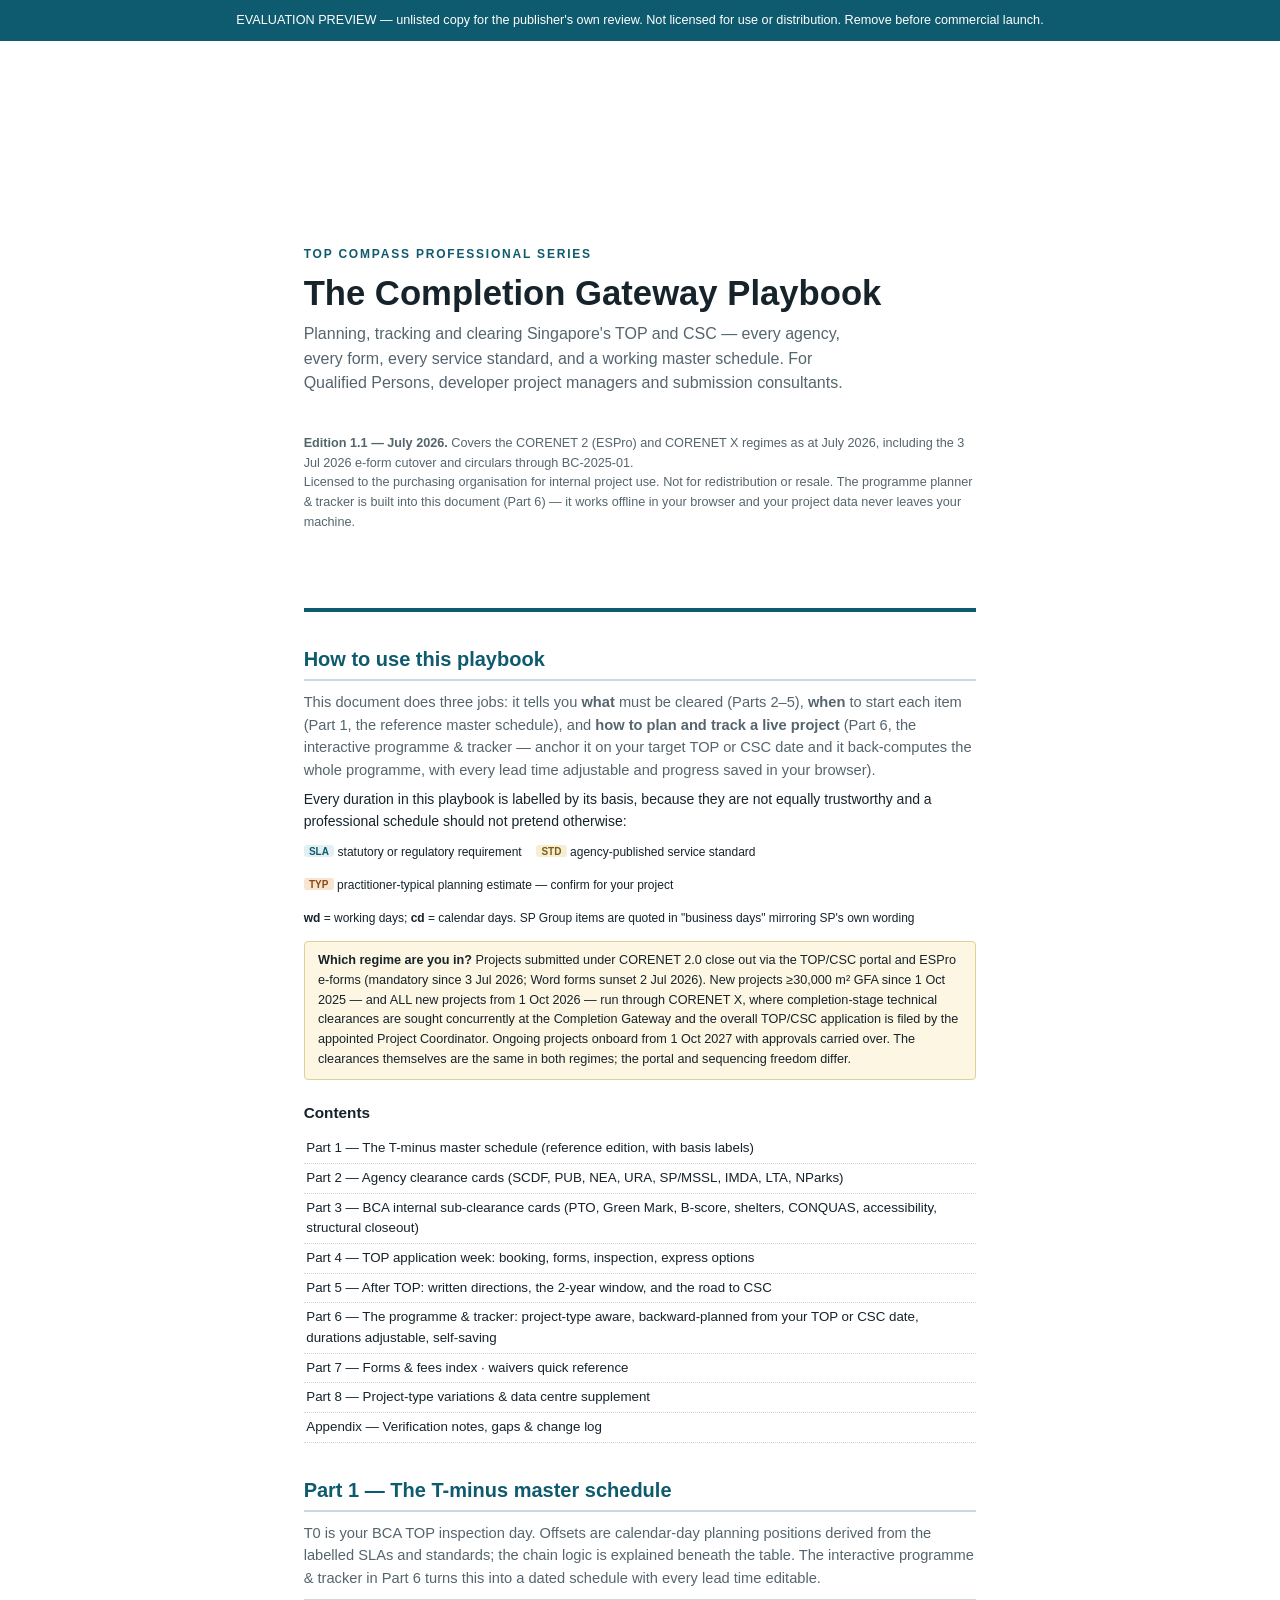
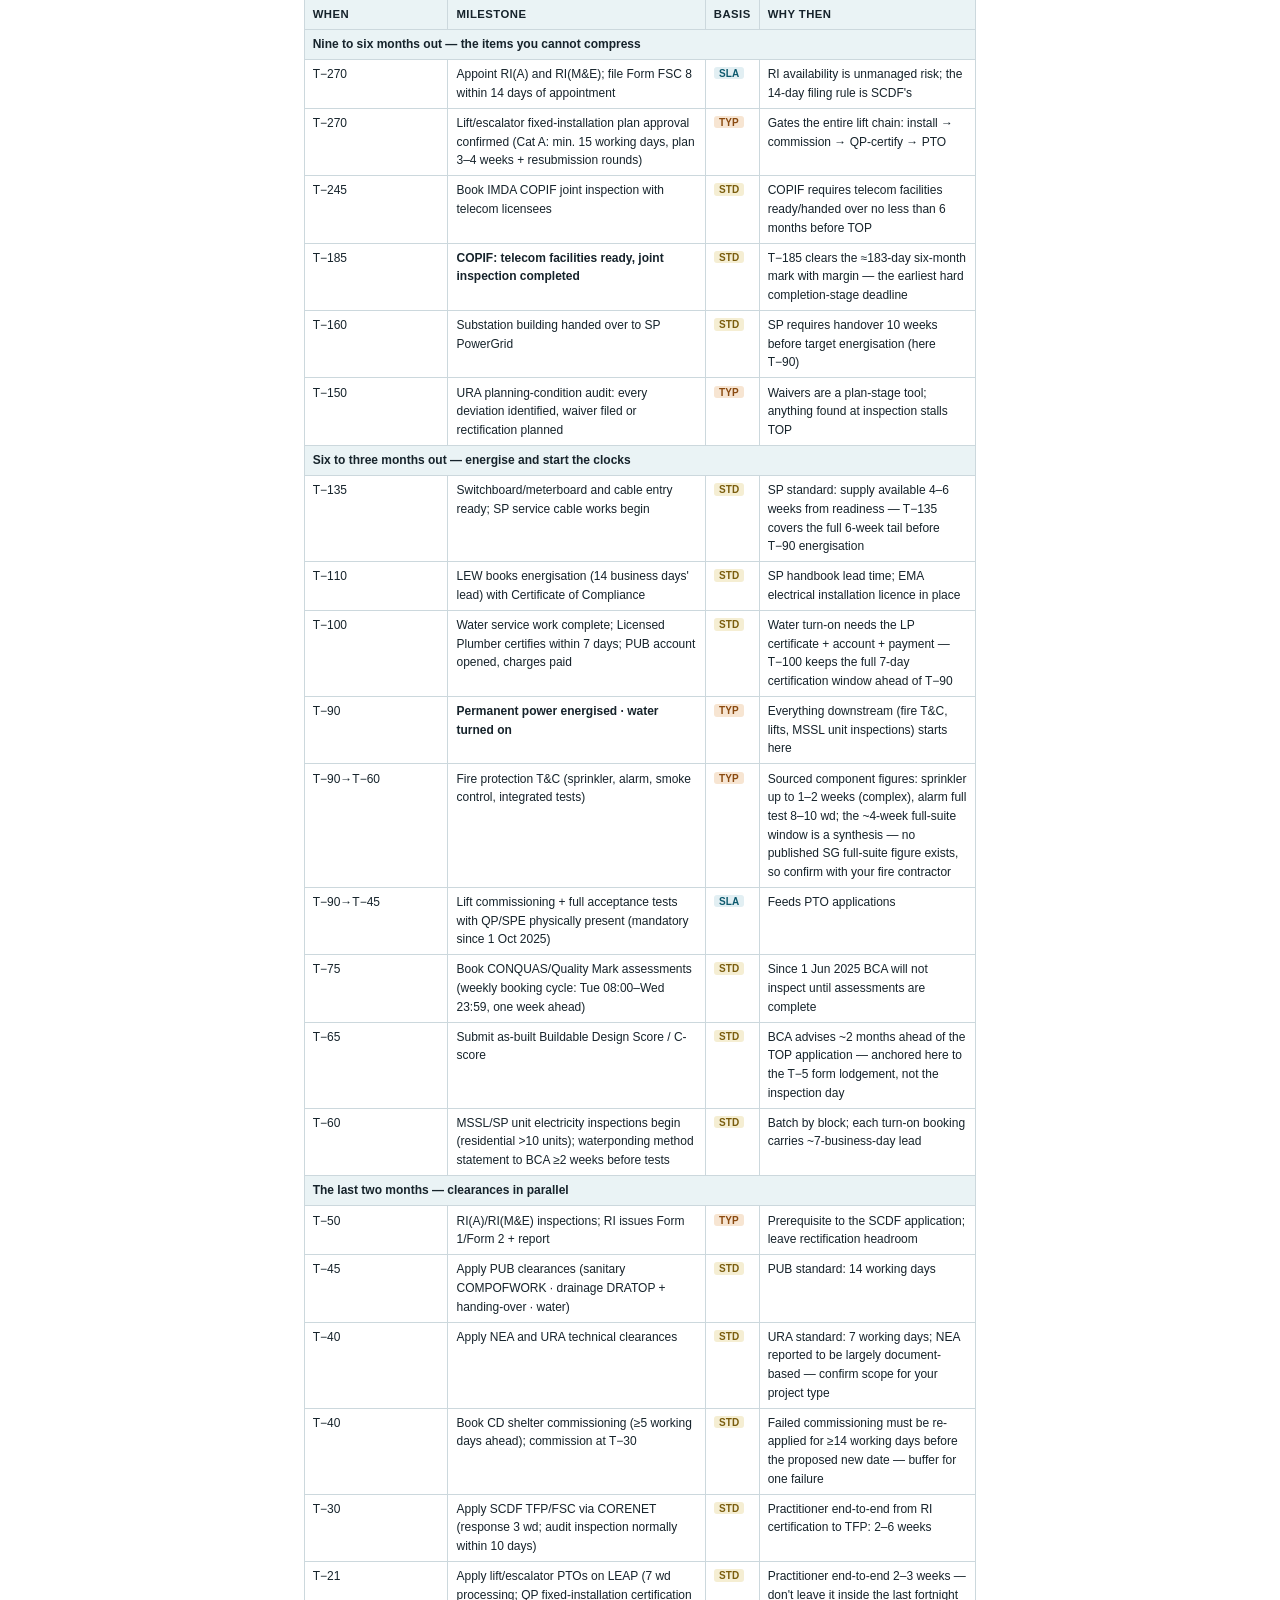
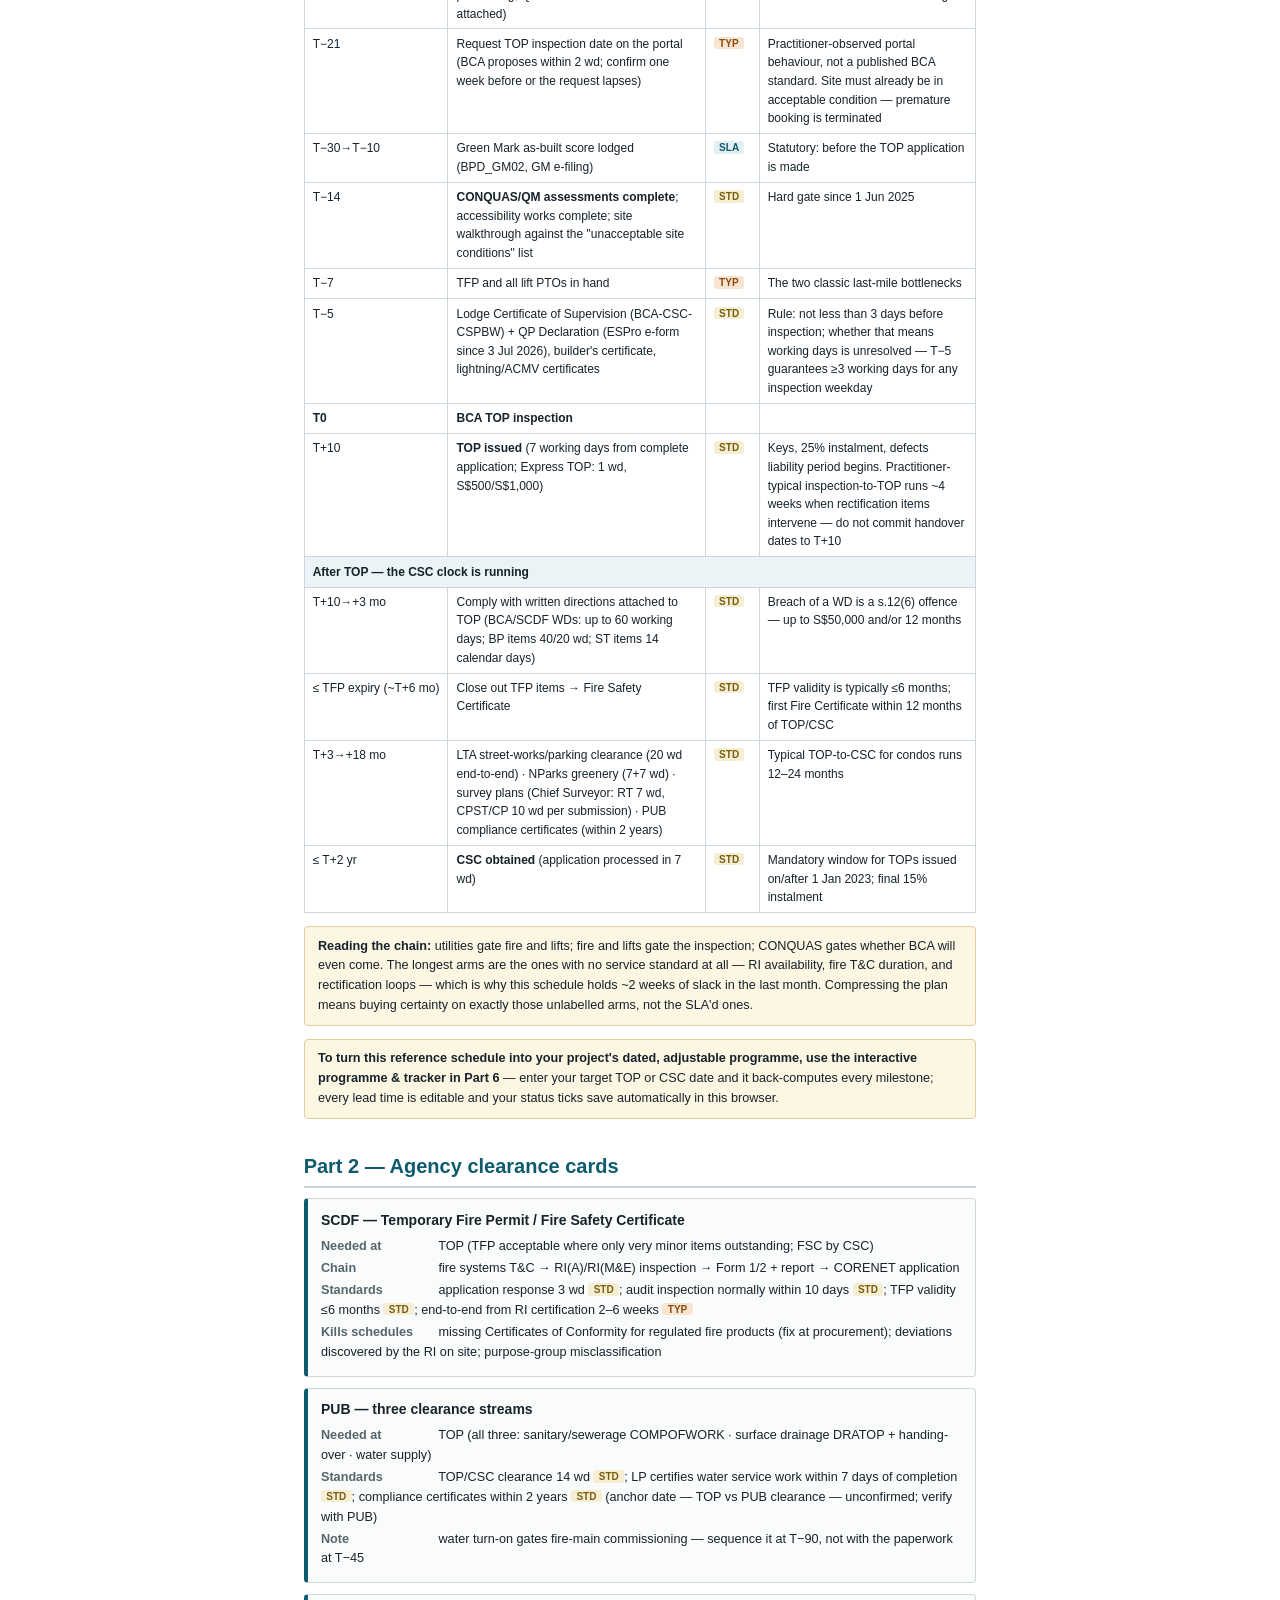
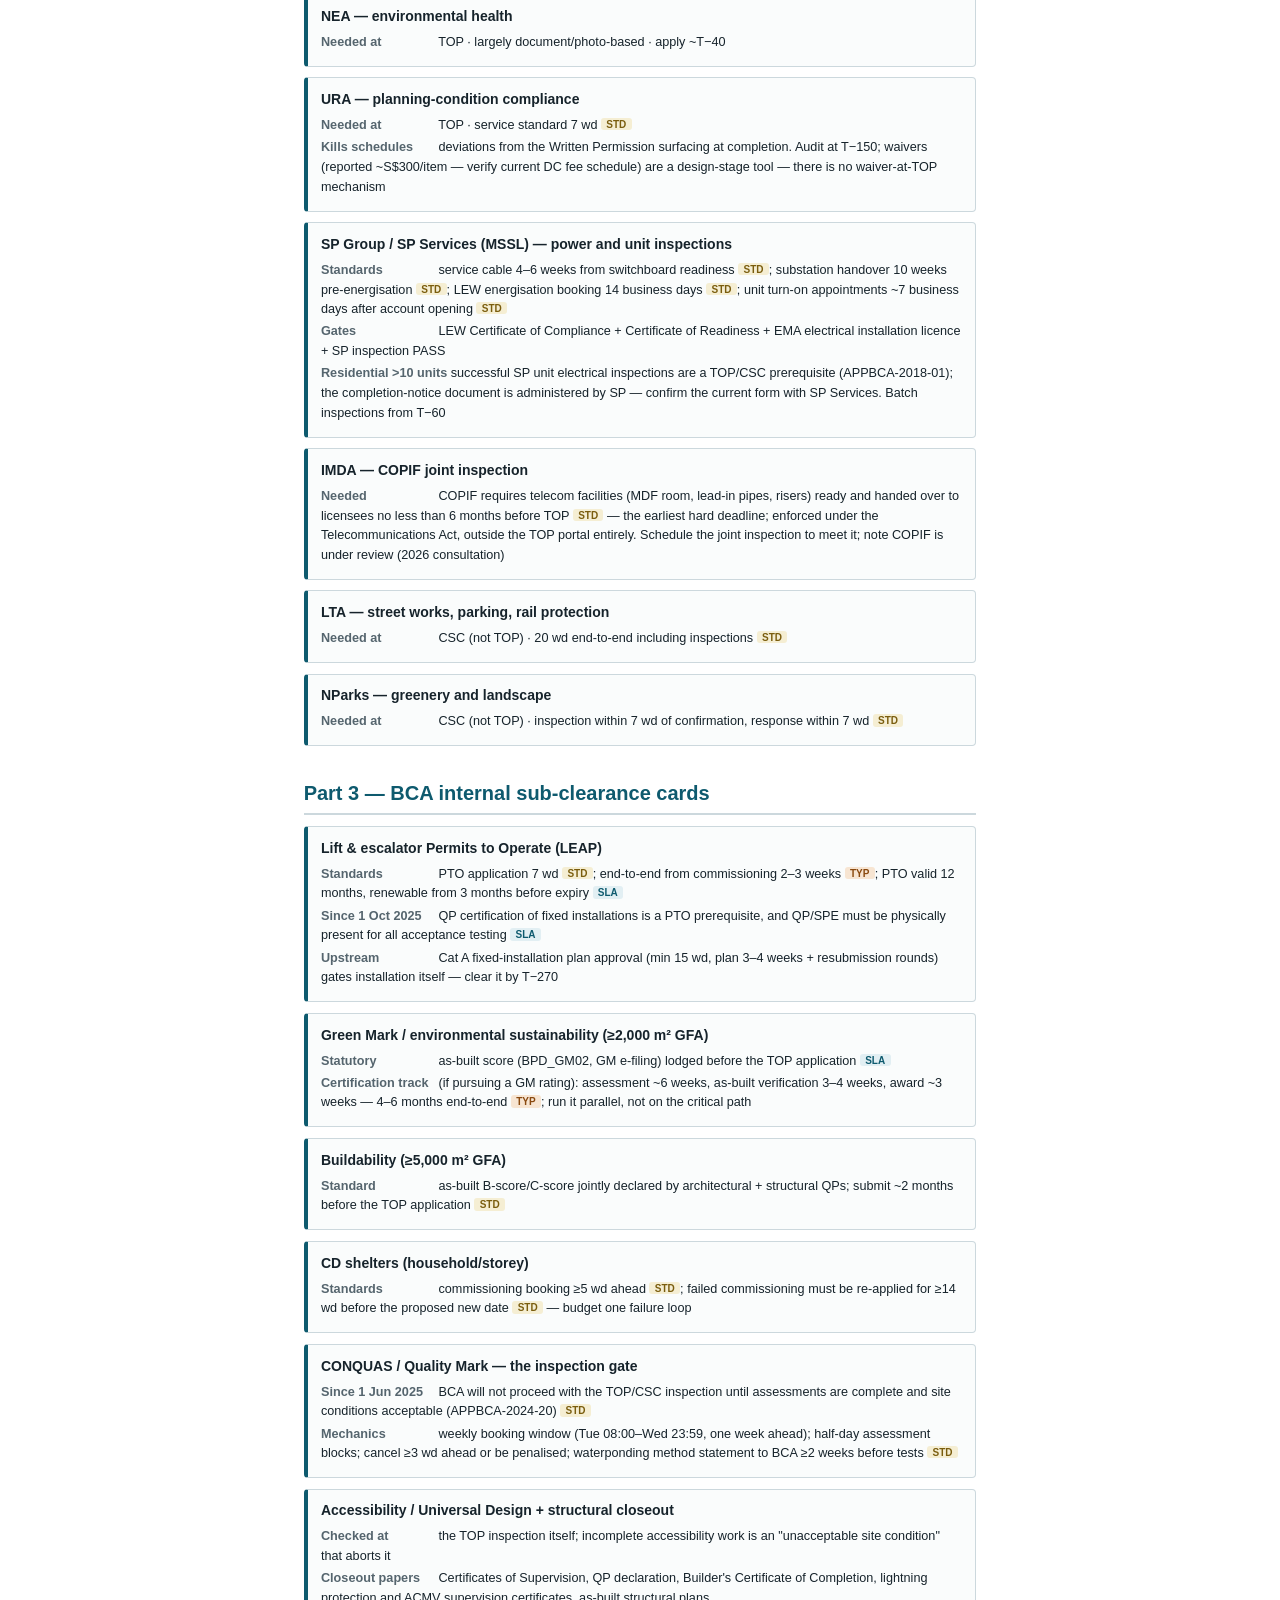
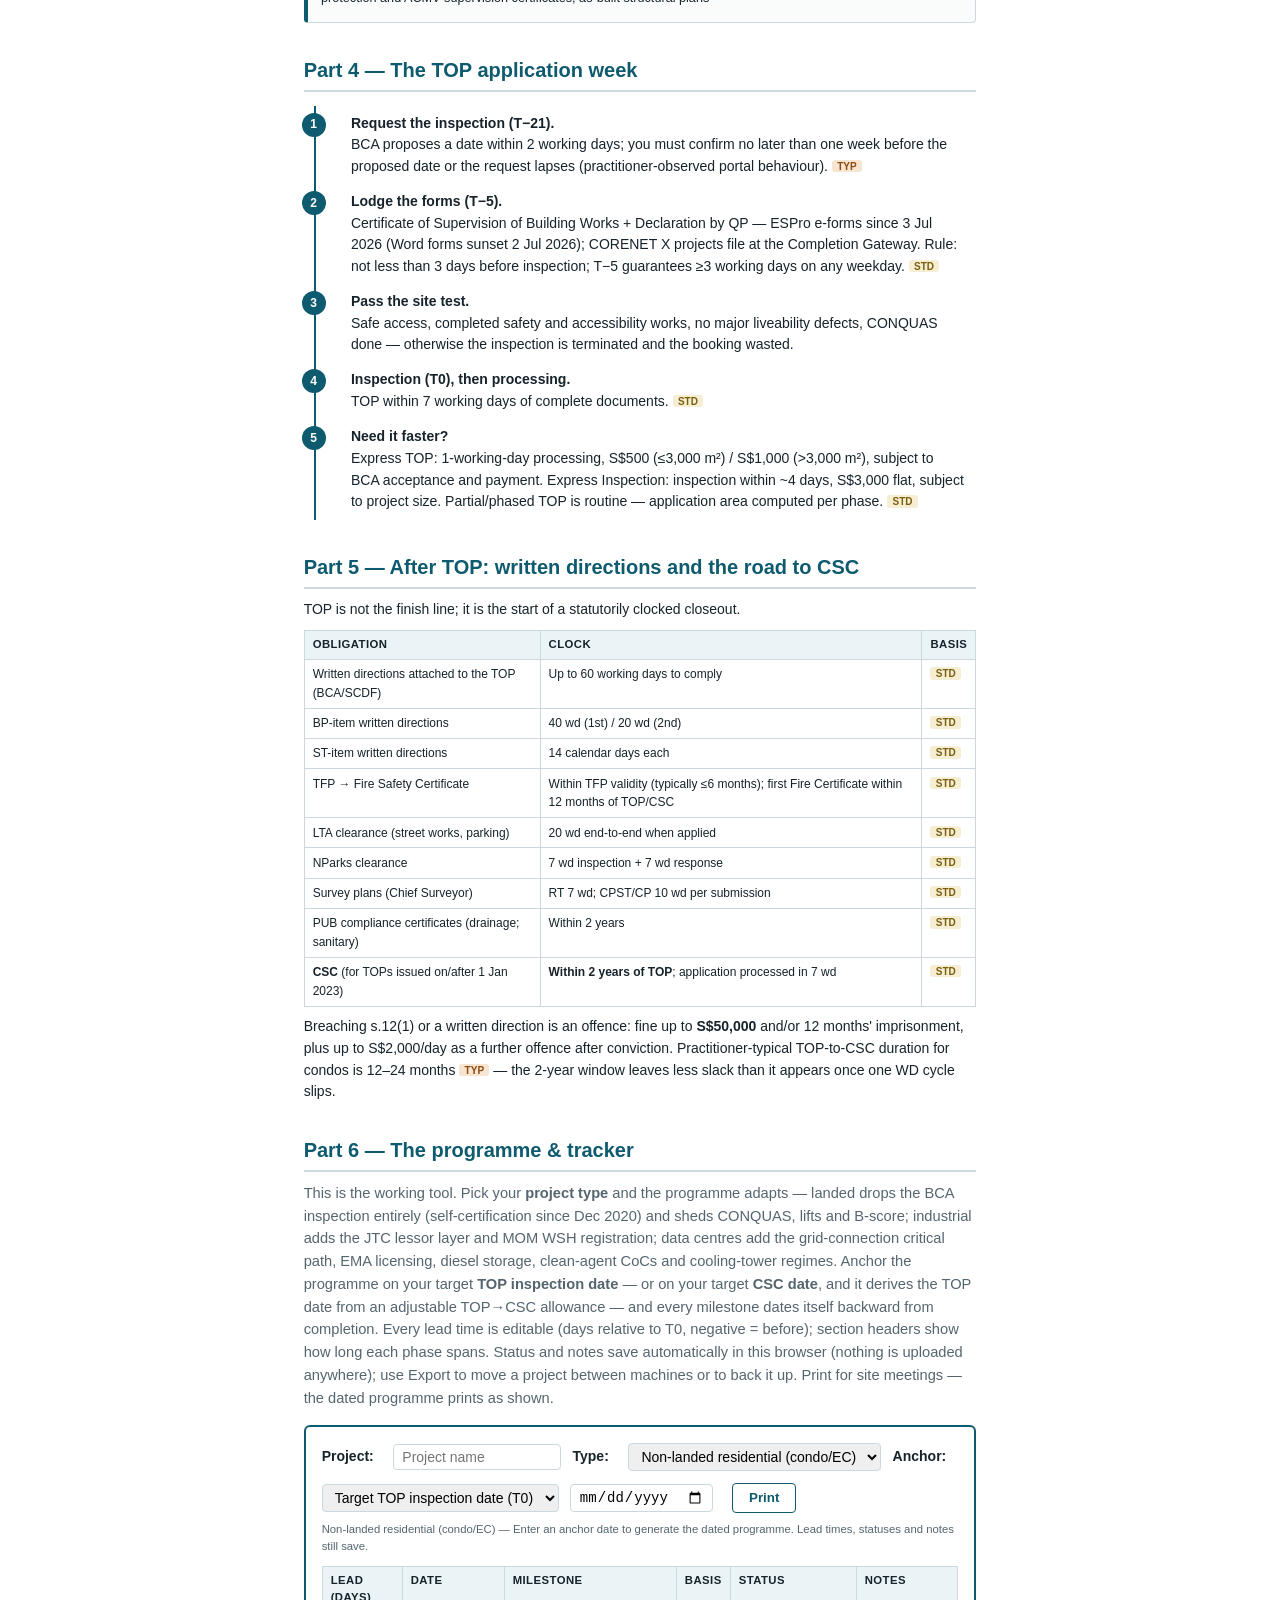
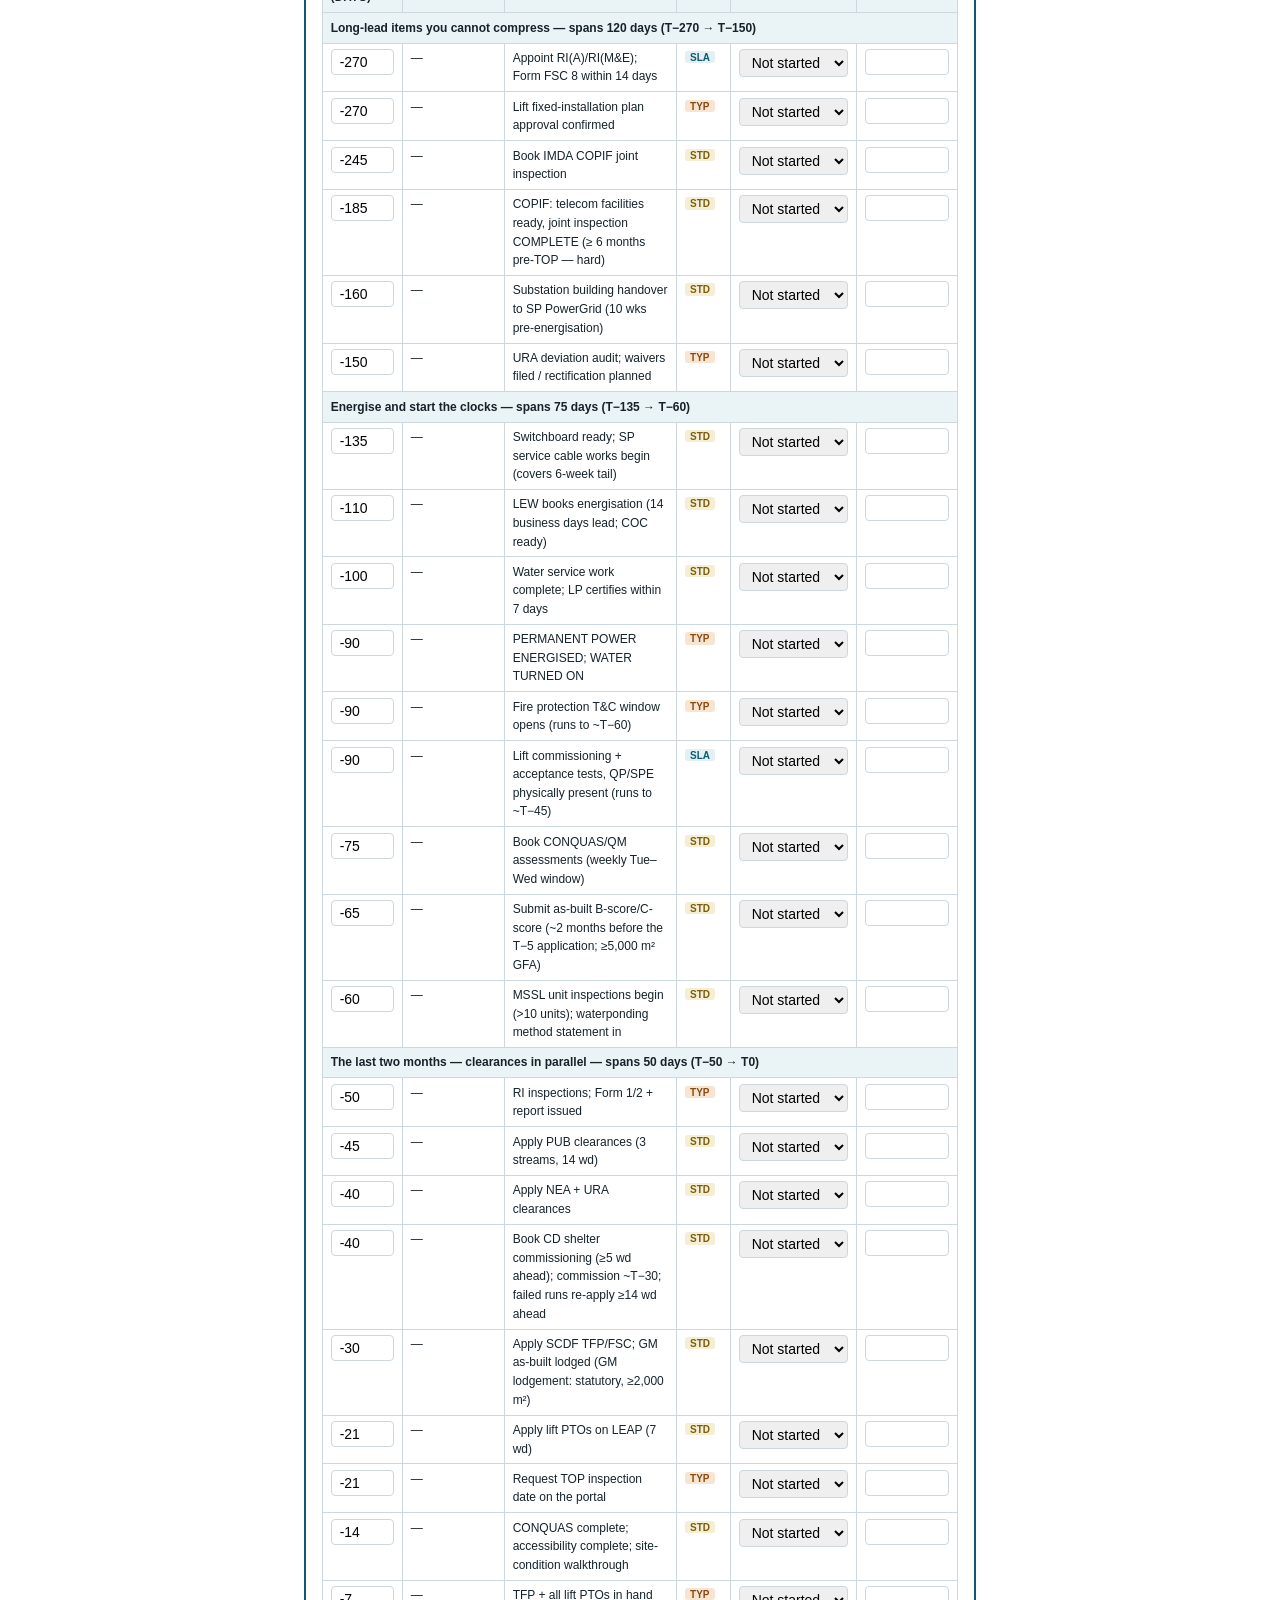
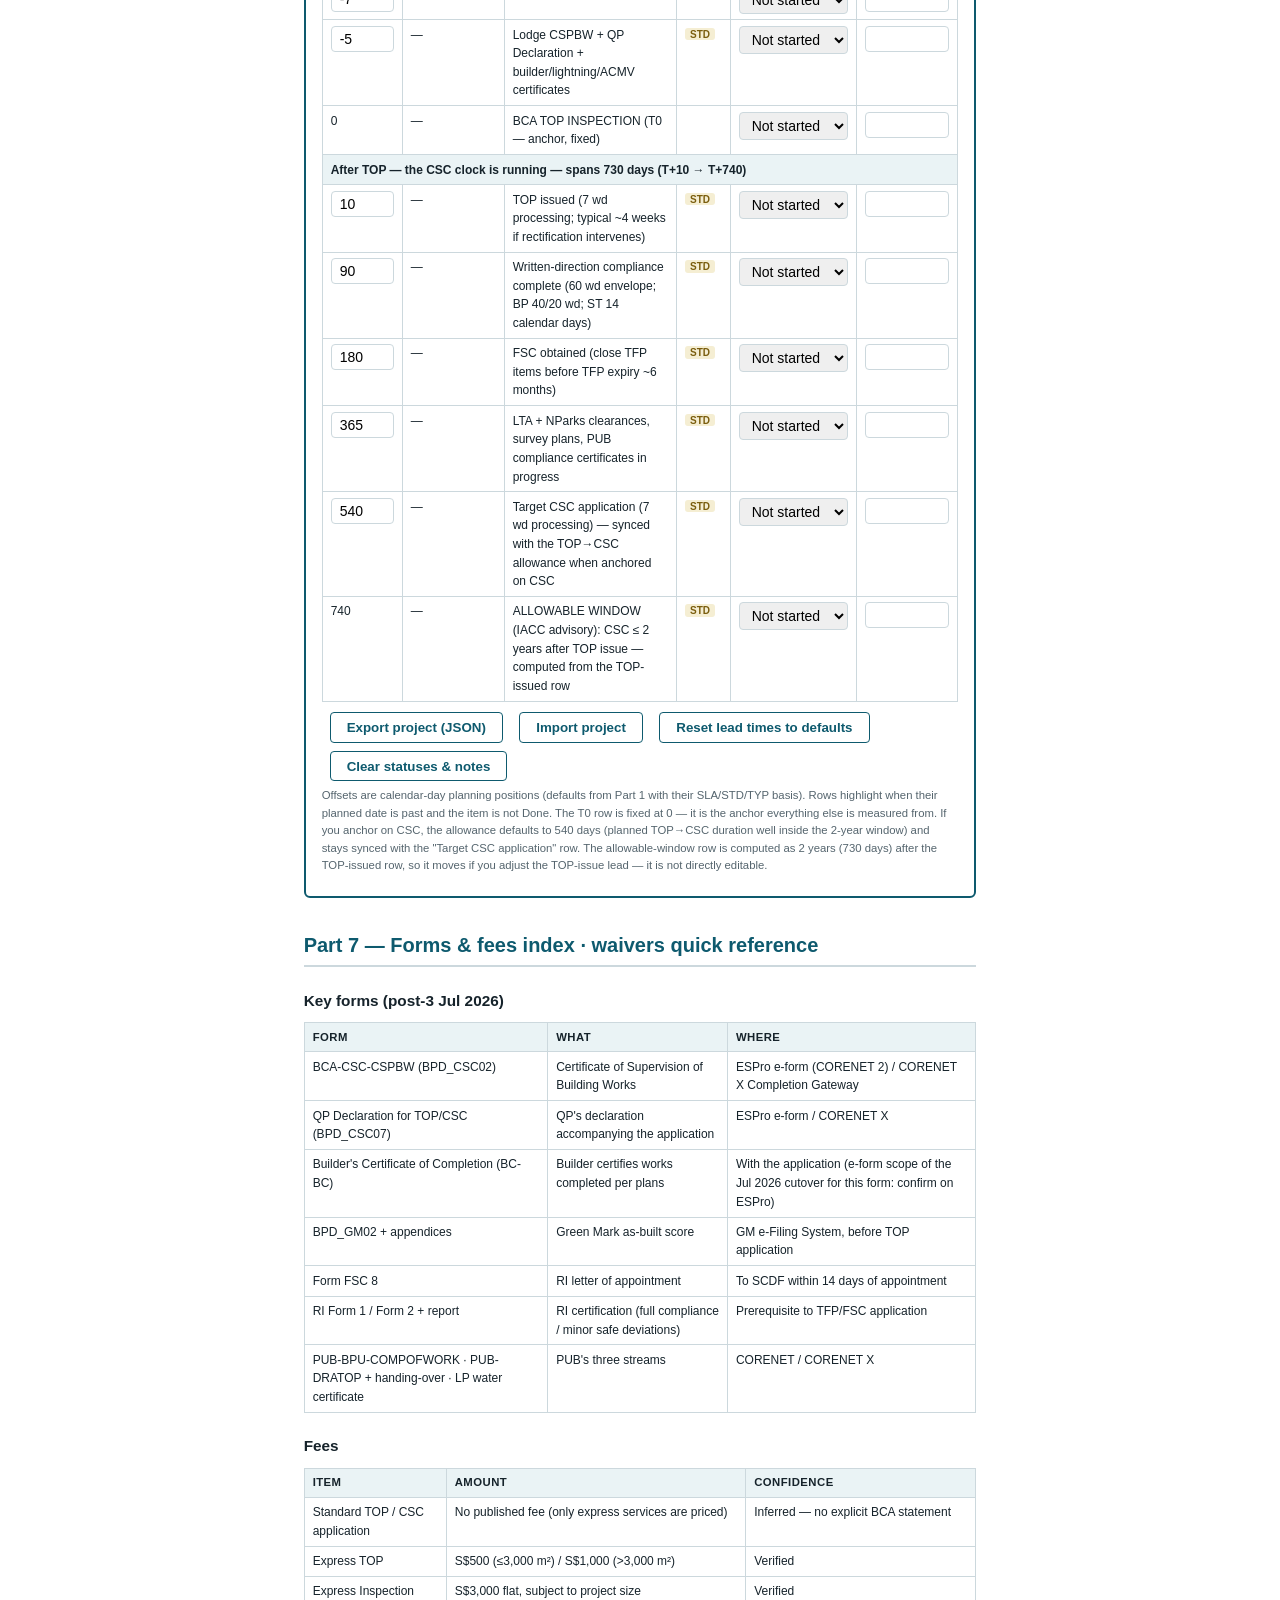
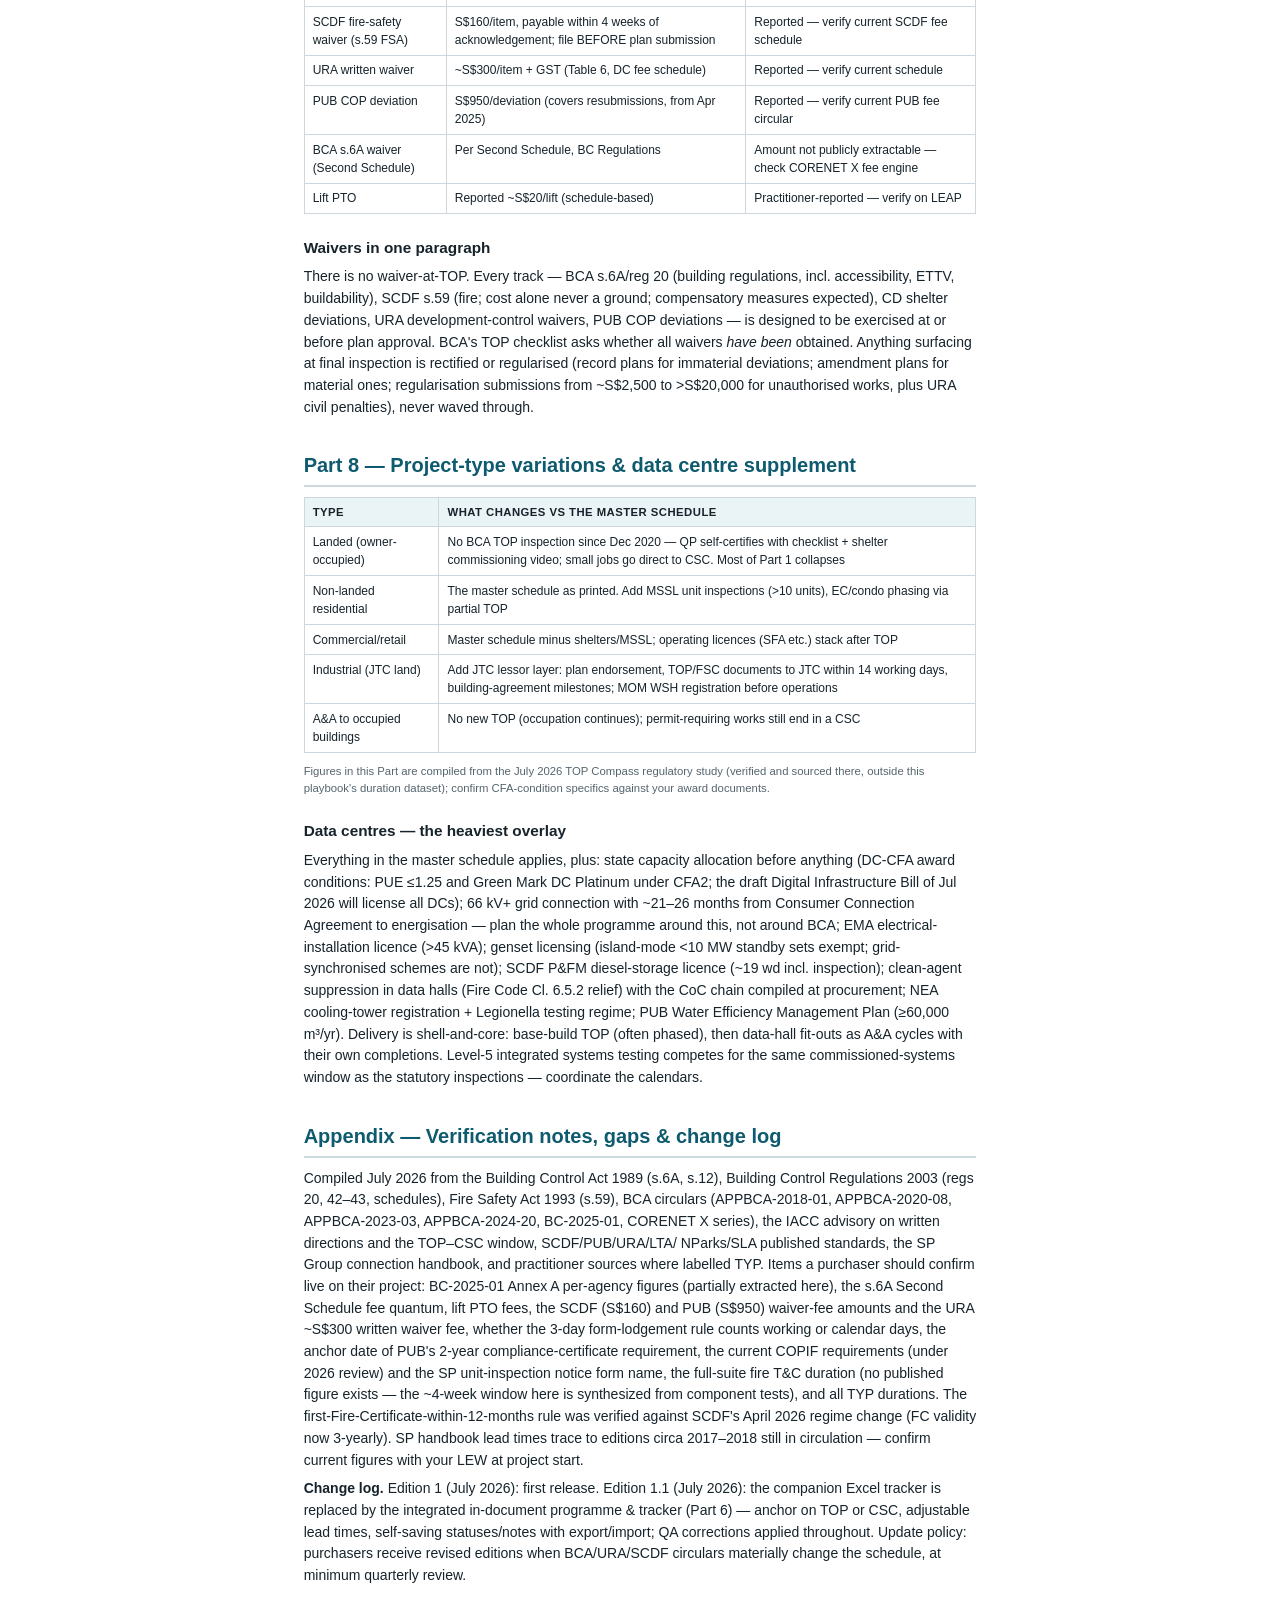
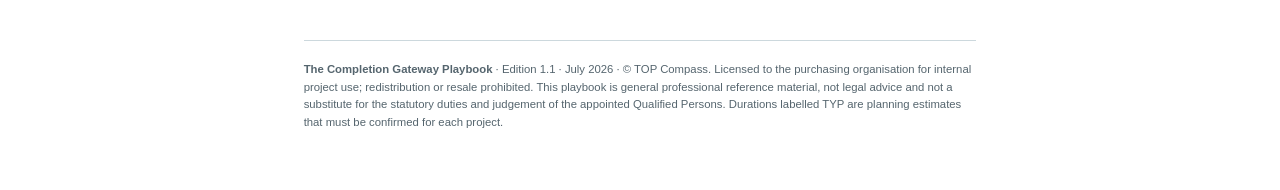
==== commit 1f722f1b: "Refresh playbook preview: project-type-aware tracker Co-Authored-By: Claude Fable 5 <noreply@anthrop" ====
--- a/site/preview/playbook/index.html
+++ b/site/preview/playbook/index.html
@@ -138,7 +138,7 @@
   <tr><td>Part 3 — BCA internal sub-clearance cards (PTO, Green Mark, B-score, shelters, CONQUAS, accessibility, structural closeout)</td></tr>
   <tr><td>Part 4 — TOP application week: booking, forms, inspection, express options</td></tr>
   <tr><td>Part 5 — After TOP: written directions, the 2-year window, and the road to CSC</td></tr>
-  <tr><td>Part 6 — The programme &amp; tracker: backward-planned from your TOP or CSC date, durations adjustable, self-saving</td></tr>
+  <tr><td>Part 6 — The programme &amp; tracker: project-type aware, backward-planned from your TOP or CSC date, durations adjustable, self-saving</td></tr>
   <tr><td>Part 7 — Forms &amp; fees index · waivers quick reference</td></tr>
   <tr><td>Part 8 — Project-type variations &amp; data centre supplement</td></tr>
   <tr><td>Appendix — Verification notes, gaps &amp; change log</td></tr>
@@ -303,9 +303,13 @@
 
 <section>
 <h2>Part 6 — The programme &amp; tracker</h2>
-<p class="lead">This is the working tool. Anchor the programme on your target <b>TOP
-inspection date</b> — or on your target <b>CSC date</b>, and it derives the TOP date from an
-adjustable TOP→CSC allowance — and every milestone below dates itself backward from
+<p class="lead">This is the working tool. Pick your <b>project type</b> and the programme
+adapts — landed drops the BCA inspection entirely (self-certification since Dec 2020) and
+sheds CONQUAS, lifts and B-score; industrial adds the JTC lessor layer and MOM WSH
+registration; data centres add the grid-connection critical path, EMA licensing, diesel
+storage, clean-agent CoCs and cooling-tower regimes. Anchor the programme on your target
+<b>TOP inspection date</b> — or on your target <b>CSC date</b>, and it derives the TOP date
+from an adjustable TOP→CSC allowance — and every milestone dates itself backward from
 completion. Every lead time is editable (days relative to T0, negative = before); section
 headers show how long each phase spans. Status and notes save automatically in this browser
 (nothing is uploaded anywhere); use Export to move a project between machines or to back it
@@ -315,6 +319,14 @@
   <div class="no-print" style="display:flex;flex-wrap:wrap;gap:0.8em;align-items:center">
     <label for="projName">Project:</label>
     <input type="text" id="projName" placeholder="Project name" style="width:12em">
+    <label for="projType">Type:</label>
+    <select id="projType">
+      <option value="res">Non-landed residential (condo/EC)</option>
+      <option value="landed">Landed, owner-occupied</option>
+      <option value="com">Commercial / office / retail</option>
+      <option value="ind">Industrial (JTC land)</option>
+      <option value="dc">Data centre</option>
+    </select>
     <label for="anchorType">Anchor:</label>
     <select id="anchorType">
       <option value="top">Target TOP inspection date (T0)</option>
@@ -446,45 +458,66 @@
 
 </div>
 <script>
+var TYPES = [
+  ["res",    "Non-landed residential (condo/EC)"],
+  ["landed", "Landed, owner-occupied"],
+  ["com",    "Commercial / office / retail"],
+  ["ind",    "Industrial (JTC land)"],
+  ["dc",     "Data centre"]
+];
+var ALL = ["res", "com", "ind", "dc"]; // landed opts in explicitly per item
 var SECTIONS = [
-  { name: "Nine to six months out — the items you cannot compress", items: [
-    { id: "ri",        off: -270, label: "Appoint RI(A)/RI(M&E); Form FSC 8 within 14 days", basis: "SLA" },
-    { id: "liftplan",  off: -270, label: "Lift fixed-installation plan approval confirmed", basis: "TYP" },
-    { id: "copifbook", off: -245, label: "Book IMDA COPIF joint inspection", basis: "STD" },
-    { id: "copif",     off: -185, label: "COPIF: telecom facilities ready, joint inspection COMPLETE (≥ 6 months pre-TOP — hard)", basis: "STD" },
-    { id: "substn",    off: -160, label: "Substation building handover to SP PowerGrid (10 wks pre-energisation)", basis: "STD" },
-    { id: "uraaudit",  off: -150, label: "URA deviation audit; waivers filed / rectification planned", basis: "TYP" }
+  { name: "Long-lead items you cannot compress", items: [
+    { id: "cca",       off: -720, label: "Consumer Connection Agreement signed with SP (66 kV+: ~21\u201326 months to energisation \u2014 the real critical path)", basis: "STD", t: ["dc"] },
+    { id: "ri",        off: -270, label: "Appoint RI(A)/RI(M&E); Form FSC 8 within 14 days", basis: "SLA", t: ALL },
+    { id: "liftplan",  off: -270, label: "Lift fixed-installation plan approval confirmed", basis: "TYP", t: ALL },
+    { id: "copifbook", off: -245, label: "Book IMDA COPIF joint inspection", basis: "STD", t: ALL },
+    { id: "copif",     off: -185, label: "COPIF: telecom facilities ready, joint inspection COMPLETE (\u2265 6 months pre-TOP \u2014 hard)", basis: "STD", t: ALL },
+    { id: "substn",    off: -160, label: "Substation building handover to SP PowerGrid (10 wks pre-energisation)", basis: "STD", t: ALL },
+    { id: "uraaudit",  off: -150, label: "URA deviation audit; waivers filed / rectification planned", basis: "TYP", t: ALL.concat(["landed"]) },
+    { id: "coc",       off: -120, label: "Clean-agent suppression CoC dossier compiled (Fire Code Cl. 6.5.2 relief for data halls)", basis: "TYP", t: ["dc"] },
+    { id: "jtc1",      off: -120, label: "JTC lessor: plan endorsements confirmed; building-agreement completion milestones checked", basis: "TYP", t: ["ind", "dc"] }
   ]},
-  { name: "Six to three months out — energise and start the clocks", items: [
-    { id: "switchbd",  off: -135, label: "Switchboard ready; SP service cable works begin (covers 6-week tail)", basis: "STD" },
-    { id: "lewbook",   off: -110, label: "LEW books energisation (14 business days lead; COC ready)", basis: "STD" },
-    { id: "water",     off: -100, label: "Water service work complete; LP certifies within 7 days", basis: "STD" },
-    { id: "energise",  off: -90,  label: "PERMANENT POWER ENERGISED; WATER TURNED ON", basis: "TYP" },
-    { id: "firetc",    off: -90,  label: "Fire protection T&C window opens (runs to ~T−60)", basis: "TYP" },
-    { id: "liftcomm",  off: -90,  label: "Lift commissioning + acceptance tests, QP/SPE physically present (runs to ~T−45)", basis: "SLA" },
-    { id: "conqbook",  off: -75,  label: "Book CONQUAS/QM assessments (weekly Tue–Wed window)", basis: "STD" },
-    { id: "bscore",    off: -65,  label: "Submit as-built B-score/C-score (~2 months before the T−5 application)", basis: "STD" },
-    { id: "mssl",      off: -60,  label: "MSSL unit inspections begin; waterponding method statement in", basis: "STD" }
+  { name: "Energise and start the clocks", items: [
+    { id: "switchbd",  off: -135, label: "Switchboard ready; SP service cable works begin (covers 6-week tail)", basis: "STD", t: ALL },
+    { id: "lewbook",   off: -110, label: "LEW books energisation (14 business days lead; COC ready)", basis: "STD", t: ALL },
+    { id: "water",     off: -100, label: "Water service work complete; LP certifies within 7 days", basis: "STD", t: ALL.concat(["landed"]) },
+    { id: "energise",  off: -90,  label: "PERMANENT POWER ENERGISED; WATER TURNED ON", basis: "TYP", t: ALL.concat(["landed"]) },
+    { id: "firetc",    off: -90,  label: "Fire protection T&C window opens (runs to ~T\u221260)", basis: "TYP", t: ALL },
+    { id: "liftcomm",  off: -90,  label: "Lift commissioning + acceptance tests, QP/SPE physically present (runs to ~T\u221245)", basis: "SLA", t: ALL },
+    { id: "conqbook",  off: -75,  label: "Book CONQUAS/QM assessments (weekly Tue\u2013Wed window)", basis: "STD", t: ["res"] },
+    { id: "bscore",    off: -65,  label: "Submit as-built B-score/C-score (~2 months before the T\u22125 application; \u22655,000 m\u00b2 GFA)", basis: "STD", t: ALL },
+    { id: "mssl",      off: -60,  label: "MSSL unit inspections begin (>10 units); waterponding method statement in", basis: "STD", t: ["res"] },
+    { id: "pfm",       off: -60,  label: "SCDF P&FM diesel-storage licence application (~19 wd incl. site inspection)", basis: "STD", t: ["dc"] },
+    { id: "cool",      off: -50,  label: "NEA cooling-tower registration; Legionella testing regime commences", basis: "STD", t: ["dc"] }
   ]},
-  { name: "The last two months — clearances in parallel", items: [
-    { id: "riinsp",    off: -50,  label: "RI inspections; Form 1/2 + report issued", basis: "TYP" },
-    { id: "pub",       off: -45,  label: "Apply PUB clearances (3 streams, 14 wd)", basis: "STD" },
-    { id: "neaura",    off: -40,  label: "Apply NEA + URA clearances; book CD shelter commissioning", basis: "STD" },
-    { id: "scdf",      off: -30,  label: "Apply SCDF TFP/FSC; shelters commissioned; GM as-built lodged (GM lodgement: statutory)", basis: "STD" },
-    { id: "pto",       off: -21,  label: "Apply lift PTOs on LEAP (7 wd)", basis: "STD" },
-    { id: "inspreq",   off: -21,  label: "Request TOP inspection date on the portal", basis: "TYP" },
-    { id: "conqdone",  off: -14,  label: "CONQUAS complete; accessibility complete; site-condition walkthrough", basis: "STD" },
-    { id: "tfp",       off: -7,   label: "TFP + all lift PTOs in hand", basis: "TYP" },
-    { id: "forms",     off: -5,   label: "Lodge CSPBW + QP Declaration + builder/lightning/ACMV certificates", basis: "STD" },
-    { id: "t0",        off: 0,    label: "BCA TOP INSPECTION (T0 — anchor, fixed)", basis: "", locked: true }
+  { name: "The last two months \u2014 clearances in parallel", items: [
+    { id: "riinsp",    off: -50,  label: "RI inspections; Form 1/2 + report issued", basis: "TYP", t: ALL },
+    { id: "ist",       off: -45,  label: "Level-5 Integrated Systems Testing window (competes with statutory inspections for the commissioned plant)", basis: "TYP", t: ["dc"] },
+    { id: "pub",       off: -45,  label: "Apply PUB clearances (3 streams, 14 wd)", basis: "STD", t: ALL.concat(["landed"]) },
+    { id: "neaura",    off: -40,  label: "Apply NEA + URA clearances", basis: "STD", t: ALL.concat(["landed"]) },
+    { id: "shelter",   off: -40,  label: "Book CD shelter commissioning (\u22655 wd ahead); commission ~T\u221230; failed runs re-apply \u226514 wd ahead", basis: "STD", t: ["res", "landed"] },
+    { id: "eilic",     off: -40,  label: "EMA electrical installation licence in place (>45 kVA approved load)", basis: "STD", t: ["dc"] },
+    { id: "scdf",      off: -30,  label: "Apply SCDF TFP/FSC; GM as-built lodged (GM lodgement: statutory, \u22652,000 m\u00b2)", basis: "STD", t: ALL,
+      labelBy: { landed: "Confirm SCDF clearance scope with QP (many landed dwellings have no FSC-level fire works); GM only if \u22652,000 m\u00b2" } },
+    { id: "pto",       off: -21,  label: "Apply lift PTOs on LEAP (7 wd)", basis: "STD", t: ALL },
+    { id: "inspreq",   off: -21,  label: "Request TOP inspection date on the portal", basis: "TYP", t: ALL },
+    { id: "conqdone",  off: -14,  label: "CONQUAS complete; accessibility complete; site-condition walkthrough", basis: "STD", t: ["res"] },
+    { id: "tfp",       off: -7,   label: "TFP + all lift PTOs in hand", basis: "TYP", t: ALL },
+    { id: "forms",     off: -5,   label: "Lodge CSPBW + QP Declaration + builder/lightning/ACMV certificates", basis: "STD", t: ALL.concat(["landed"]),
+      labelBy: { landed: "Prepare QP self-inspection checklist + household shelter commissioning video" } },
+    { id: "t0",        off: 0,    label: "BCA TOP INSPECTION (T0 \u2014 anchor, fixed)", basis: "", locked: true, t: ALL.concat(["landed"]),
+      labelBy: { landed: "TOP/CSC application submitted \u2014 QP self-certification, no BCA site inspection (APPBCA-2020-08)" } }
   ]},
-  { name: "After TOP — the CSC clock is running", items: [
-    { id: "topgrant",  off: 10,   label: "TOP issued (7 wd processing; typical ~4 weeks if rectification intervenes)", basis: "STD" },
-    { id: "wd",        off: 90,   label: "Written-direction compliance complete (60 wd envelope; BP 40/20 wd; ST 14 calendar days)", basis: "STD" },
-    { id: "fsc",       off: 180,  label: "FSC obtained (close TFP items before TFP expiry ~6 months)", basis: "STD" },
-    { id: "cscclear",  off: 365,  label: "LTA + NParks clearances, survey plans, PUB compliance certificates in progress", basis: "STD" },
-    { id: "cscapp",    off: 540,  label: "Target CSC application (7 wd processing) — synced with the TOP→CSC allowance when anchored on CSC", basis: "STD" },
-    { id: "cscwin",    off: 740,  label: "ALLOWABLE WINDOW (IACC advisory): CSC ≤ 2 years after TOP issue — computed from the TOP-issued row", basis: "STD", computed: true }
+  { name: "After TOP \u2014 the CSC clock is running", items: [
+    { id: "topgrant",  off: 10,   label: "TOP issued (7 wd processing; typical ~4 weeks if rectification intervenes)", basis: "STD", t: ALL.concat(["landed"]) },
+    { id: "jtc2",      off: 14,   label: "Return TOP/FSC documents to JTC (within 14 working days of issue)", basis: "TYP", t: ["ind", "dc"] },
+    { id: "mom",       off: 30,   label: "MOM WSH registration before starting factory operations", basis: "SLA", t: ["ind"] },
+    { id: "wd",        off: 90,   label: "Written-direction compliance complete (60 wd envelope; BP 40/20 wd; ST 14 calendar days)", basis: "STD", t: ALL.concat(["landed"]) },
+    { id: "fsc",       off: 180,  label: "FSC obtained (close TFP items before TFP expiry ~6 months)", basis: "STD", t: ALL },
+    { id: "cscclear",  off: 365,  label: "LTA + NParks clearances, survey plans, PUB compliance certificates in progress", basis: "STD", t: ALL.concat(["landed"]) },
+    { id: "cscapp",    off: 540,  label: "Target CSC application (7 wd processing) \u2014 synced with the TOP\u2192CSC allowance when anchored on CSC", basis: "STD", t: ALL.concat(["landed"]) },
+    { id: "cscwin",    off: 740,  label: "ALLOWABLE WINDOW (IACC advisory): CSC \u2264 2 years after TOP issue \u2014 computed from the TOP-issued row", basis: "STD", computed: true, t: ALL.concat(["landed"]) }
   ]}
 ];
 
@@ -501,7 +534,7 @@
 function defaultState() {
   var offsets = {};
   allItems().forEach(function (it) { offsets[it.id] = it.off; });
-  return { projName: "", anchorType: "top", anchorDate: "", cscGap: 540,
+  return { projName: "", projType: "res", anchorType: "top", anchorDate: "", cscGap: 540,
            offsets: offsets, status: {}, notes: {} };
 }
 function clampInt(v, lo, hi, fallback) {
@@ -514,6 +547,7 @@
   var s = defaultState();
   if (!raw || typeof raw !== "object") return s;
   if (typeof raw.projName === "string") s.projName = raw.projName.slice(0, 120);
+  if (TYPES.some(function (t) { return t[0] === raw.projType; })) s.projType = raw.projType;
   s.anchorType = raw.anchorType === "csc" ? "csc" : "top";
   if (typeof raw.anchorDate === "string" && /^\d{4}-\d{2}-\d{2}$/.test(raw.anchorDate)) {
     var p = raw.anchorDate.split("-").map(Number);
@@ -561,6 +595,8 @@
   if (on) w.textContent = "Warning: this browser is not persisting your changes (private " +
     "mode or storage blocked). Your edits work for this session only — use Export before closing.";
 }
+function visible(it) { return it.t.indexOf(state.projType) >= 0; }
+function lbl(it) { return (it.labelBy && it.labelBy[state.projType]) || it.label; }
 function effOffset(it) {
   if (it.computed) return state.offsets.topgrant + 730;
   return state.offsets[it.id];
@@ -588,10 +624,14 @@
   document.getElementById("anchorDate").value = state.anchorDate;
   document.getElementById("cscGap").value = state.cscGap;
   document.getElementById("projName").value = state.projName;
+  document.getElementById("projType").value = state.projType;
   document.getElementById("gapWrap").hidden = state.anchorType !== "csc";
   var t0 = t0Date();
   var info = document.getElementById("anchorInfo");
-  var proj = state.projName ? "<b>" + escAttr(state.projName) + "</b> — " : "";
+  var typeName = "";
+  TYPES.forEach(function (t) { if (t[0] === state.projType) typeName = t[1]; });
+  var proj = (state.projName ? "<b>" + escAttr(state.projName) + "</b> · " : "") +
+    typeName + " — ";
   if (!t0) {
     info.innerHTML = proj + "Enter an anchor date to generate the dated programme. " +
       "Lead times, statuses and notes still save.";
@@ -614,11 +654,13 @@
     "<th style=\"width:9em\">Date</th><th>Milestone</th><th style=\"width:3.5em\">Basis</th>" +
     "<th style=\"width:8.5em\">Status</th><th style=\"width:16%\">Notes</th></tr></thead><tbody>";
   SECTIONS.forEach(function (sec) {
-    var offs = sec.items.map(effOffset);
+    var items = sec.items.filter(visible);
+    if (!items.length) return;
+    var offs = items.map(effOffset);
     var lo = Math.min.apply(null, offs), hi = Math.max.apply(null, offs);
     h += "<tr class=\"hdr\"><td colspan=\"6\">" + sec.name + " — spans " + (hi - lo) +
       " days (" + offLabel(lo) + " → " + offLabel(hi) + ")</td></tr>";
-    sec.items.forEach(function (it) {
+    items.forEach(function (it) {
       var off = effOffset(it);
       var st = state.status[it.id] || "Not started";
       var d = t0 ? addDays(t0, off) : null;
@@ -628,7 +670,7 @@
         "<input type=\"number\" id=\"off-" + it.id + "\" value=\"" + off + "\" style=\"width:4.5em\" " +
         "onchange=\"setOffset('" + it.id + "', this)\">") + "</td>";
       h += "<td class=\"date\">" + (d ? fmt(d) : "—") + "</td>";
-      h += "<td>" + it.label + (overdue ? " — <b>past due</b>" : "") + "</td>";
+      h += "<td>" + lbl(it) + (overdue ? " — <b>past due</b>" : "") + "</td>";
       h += "<td>" + (it.basis ? "<span class=\"b " + it.basis.toLowerCase() + "\">" + it.basis + "</span>" : "") + "</td>";
       h += "<td><select id=\"st-" + it.id + "\" onchange=\"setStatus('" + it.id + "', this.value)\">" +
         STATUSES.map(function (s) { return "<option" + (s === st ? " selected" : "") + ">" + s + "</option>"; }).join("") +
@@ -722,6 +764,9 @@
 document.getElementById("projName").addEventListener("change", function () {
   state.projName = this.value.slice(0, 120); save(); render();
 });
+document.getElementById("projType").addEventListener("change", function () {
+  state.projType = this.value; save(); render();
+});
 try { render(); }
 catch (e) { state = defaultState(); render(); }
 </script>
